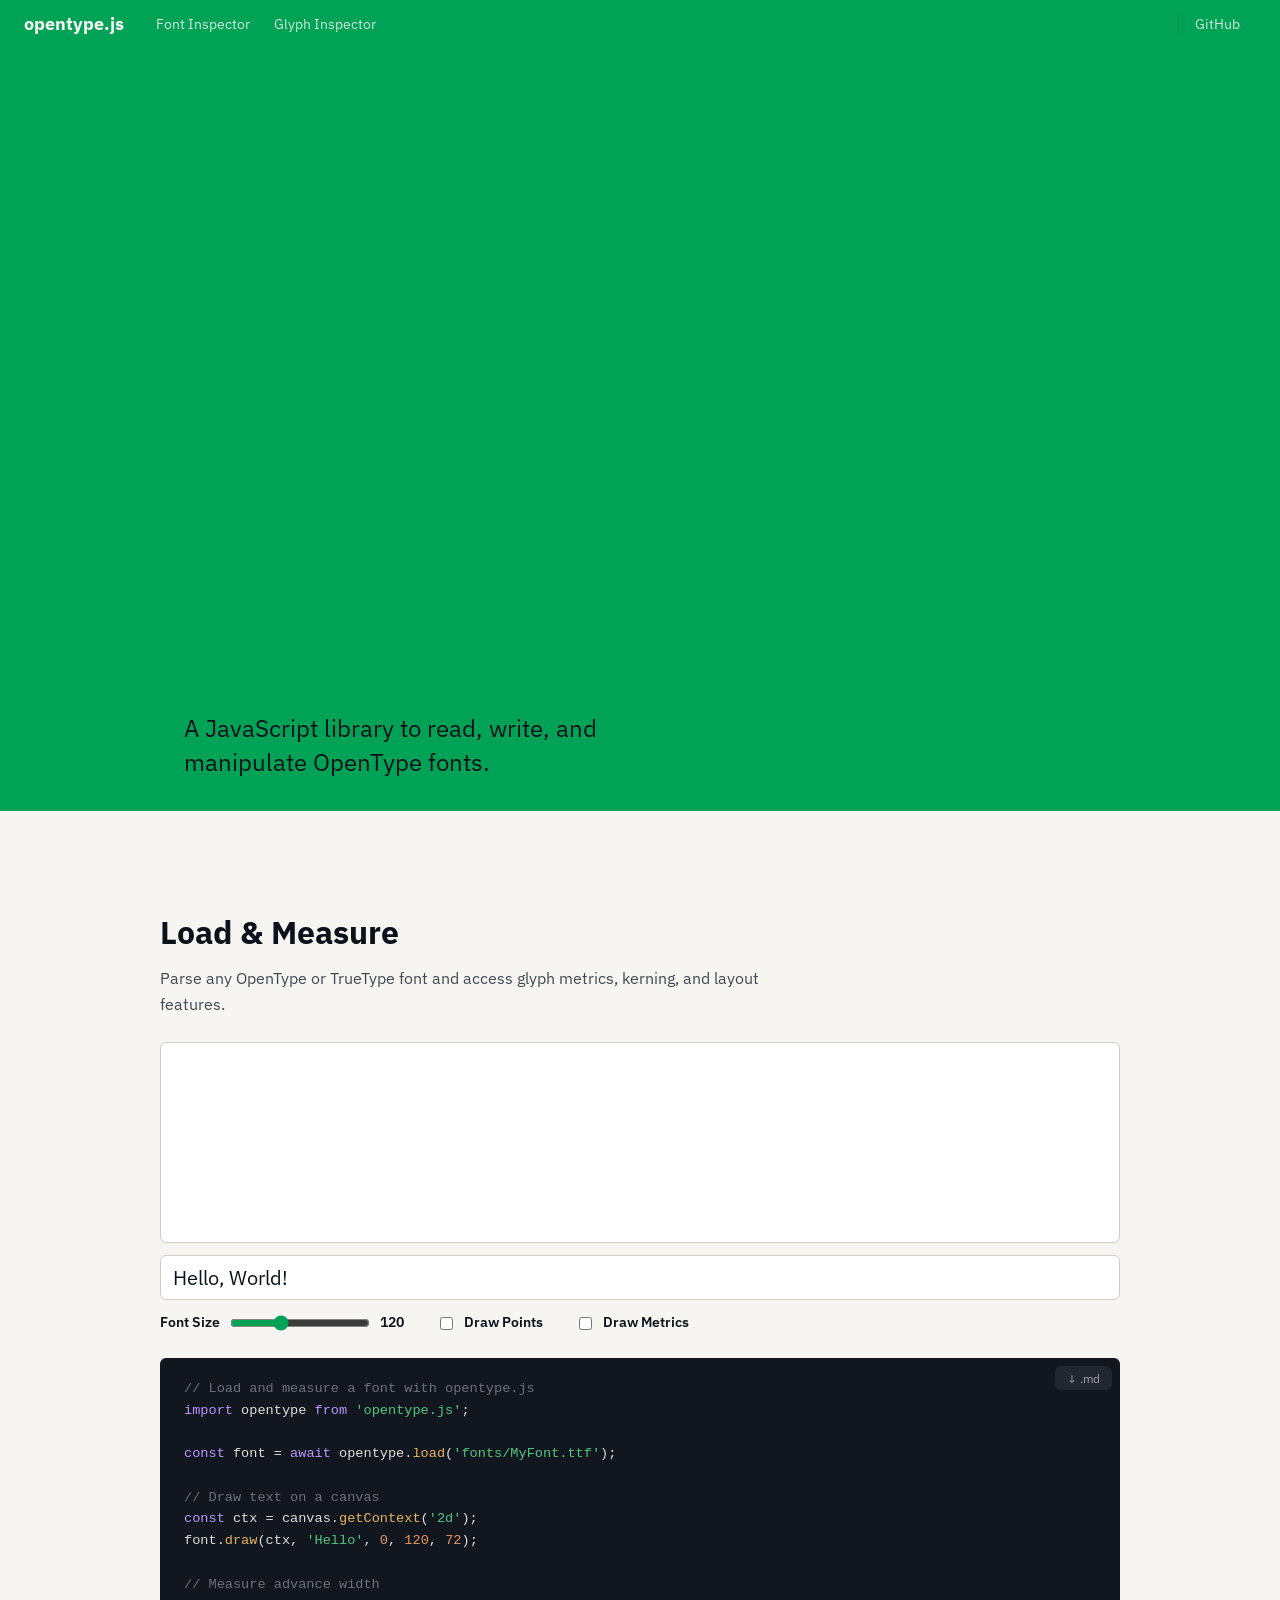
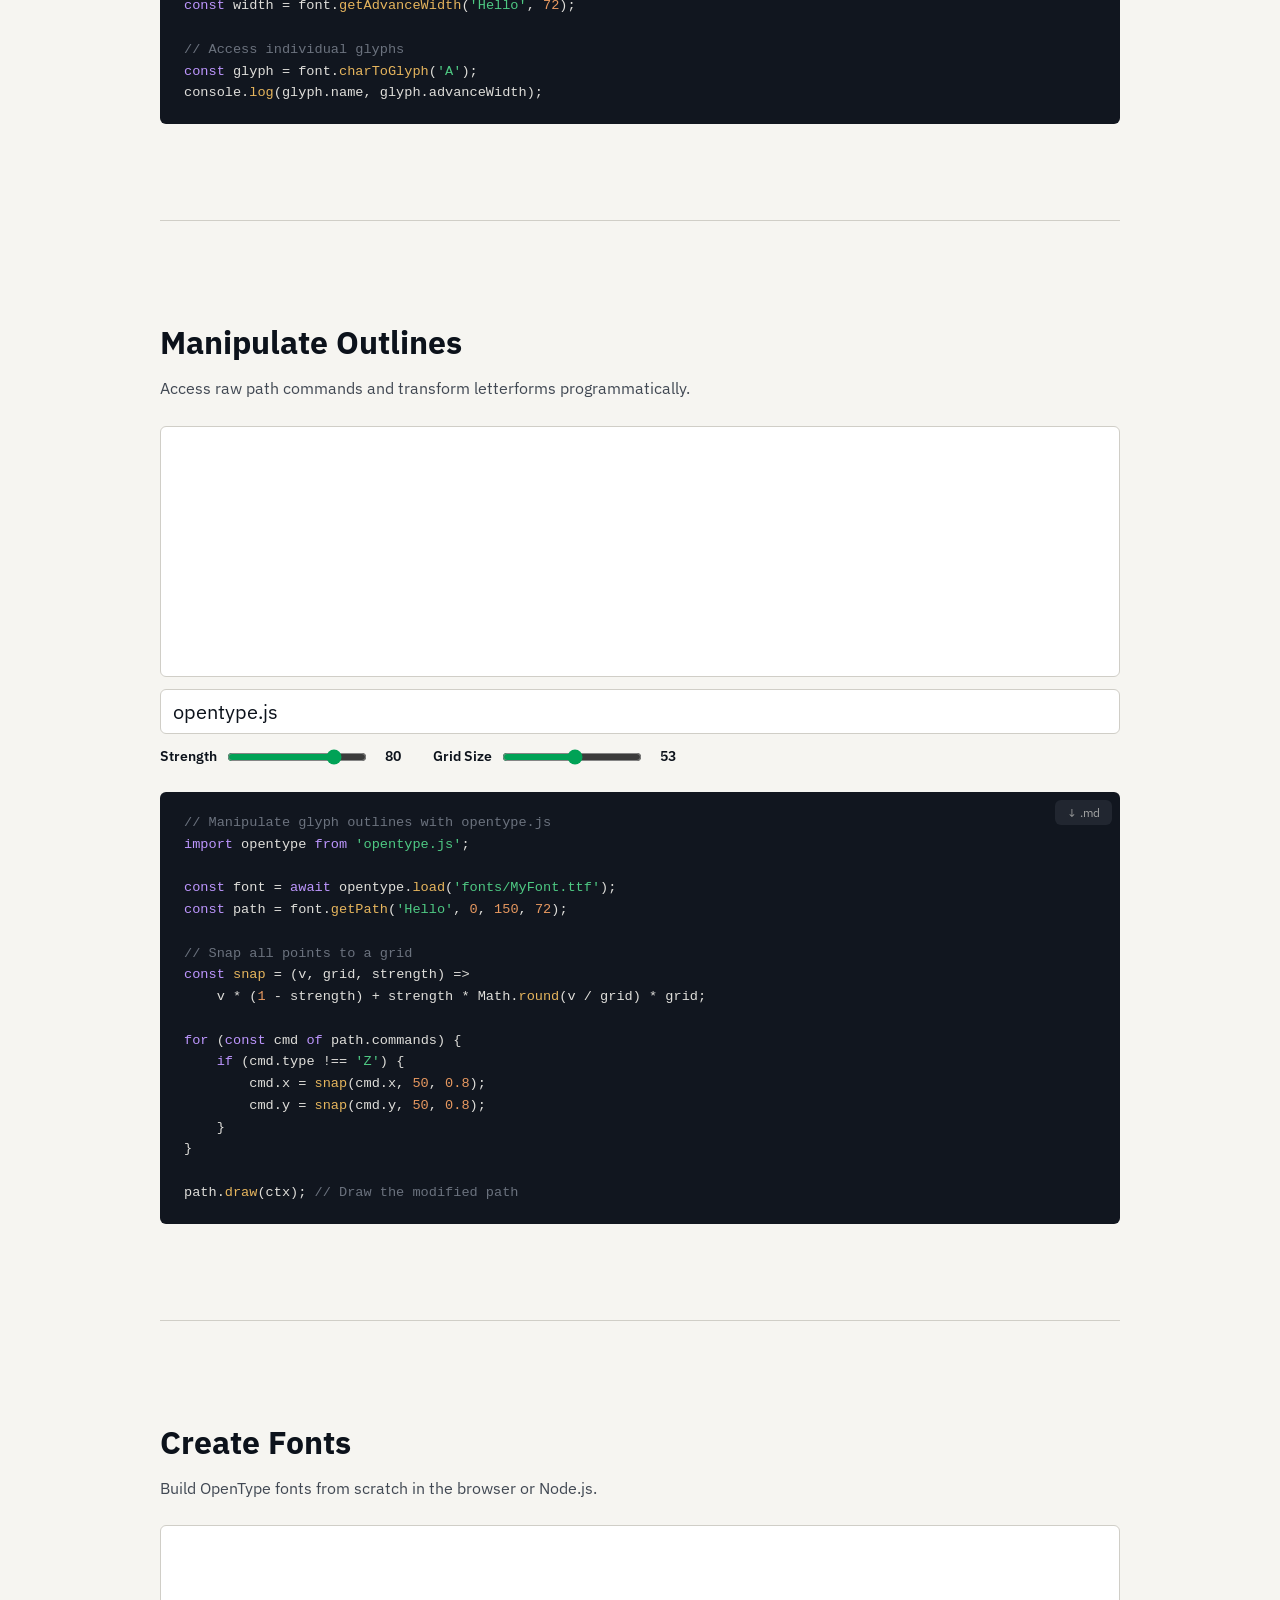
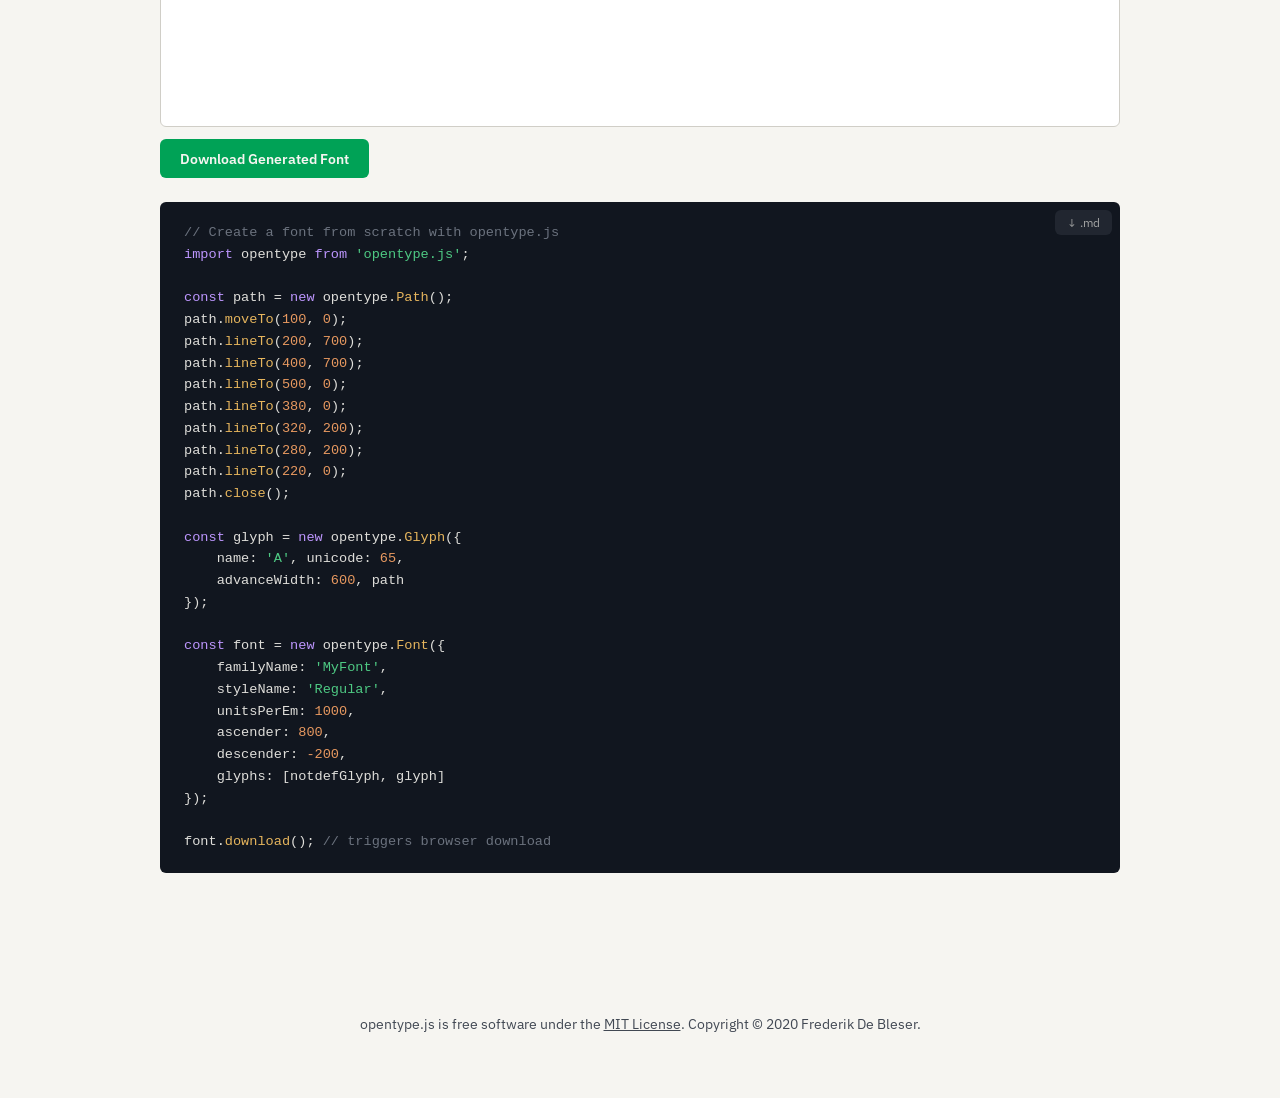
==== docs/index.html @ ab4171a9 "Redesign intro page as interactive type specimen Replace the basic font demo with a type-specimen-st" ====
<!DOCTYPE html>
<html lang="en">
<head>
    <title>opentype.js – JavaScript parser/writer for OpenType and TrueType fonts.</title>
    <meta name="description" content="A JavaScript library to read, write, and manipulate OpenType fonts from the browser or node.js.">
    <meta charset="utf-8">
    <meta name="viewport" content="width=device-width, initial-scale=1">
    <link rel="stylesheet" href="intro.css">
    <link rel="icon" href="favicon.ico">
</head>
<body>

<div class="header">
    <div class="container">
        <h1><a href="./">opentype.js</a></h1>
        <nav>
            <a href="font-inspector.html">Font Inspector</a>
            <a href="glyph-inspector.html">Glyph Inspector</a>
        </nav>
        <nav class="right">
            <a href="https://github.com/opentypejs/opentype.js">GitHub</a>
        </nav>
    </div>
</div>

<!-- Hero: Undulating Wave of Letterforms -->
<section class="hero">
    <canvas id="wave-canvas"></canvas>
    <div class="hero-tagline container">
        <p>A JavaScript library to read, write, and manipulate OpenType fonts.</p>
    </div>
</section>

<!-- Section 1: Load & Measure -->
<section class="section container" id="loading">
    <h2>Load &amp; Measure</h2>
    <p class="section-intro">Parse any OpenType or TrueType font and access glyph metrics, kerning, and layout features.</p>
    <div class="demo-area">
        <canvas id="measure-canvas" width="960" height="200"></canvas>
        <input class="text-input" value="Hello, World!" id="measure-text">
        <div class="demo-controls">
            <label>Font Size <input type="range" min="24" max="300" step="2" value="120" id="measure-size"><output id="measure-size-val">120</output></label>
            <label><input type="checkbox" id="draw-points"> Draw Points</label>
            <label><input type="checkbox" id="draw-metrics"> Draw Metrics</label>
        </div>
        <div class="measure-output" id="measure-output"></div>
    </div>
    <div class="code-block" data-filename="load-and-measure.md">
        <pre><code><span class="cm">// Load and measure a font with opentype.js</span>
<span class="kw">import</span> opentype <span class="kw">from</span> <span class="str">'opentype.js'</span>;

<span class="kw">const</span> font = <span class="kw">await</span> opentype.<span class="fn">load</span>(<span class="str">'fonts/MyFont.ttf'</span>);

<span class="cm">// Draw text on a canvas</span>
<span class="kw">const</span> ctx = canvas.<span class="fn">getContext</span>(<span class="str">'2d'</span>);
font.<span class="fn">draw</span>(ctx, <span class="str">'Hello'</span>, <span class="num">0</span>, <span class="num">120</span>, <span class="num">72</span>);

<span class="cm">// Measure advance width</span>
<span class="kw">const</span> width = font.<span class="fn">getAdvanceWidth</span>(<span class="str">'Hello'</span>, <span class="num">72</span>);

<span class="cm">// Access individual glyphs</span>
<span class="kw">const</span> glyph = font.<span class="fn">charToGlyph</span>(<span class="str">'A'</span>);
console.<span class="fn">log</span>(glyph.name, glyph.advanceWidth);</code></pre>
        <button class="download-btn" aria-label="Download as Markdown">↓ .md</button>
    </div>
</section>

<!-- Section 2: Manipulate Outlines -->
<section class="section container" id="manipulate">
    <h2>Manipulate Outlines</h2>
    <p class="section-intro">Access raw path commands and transform letterforms programmatically.</p>
    <div class="demo-area">
        <canvas id="snap-canvas" width="960" height="250"></canvas>
        <input class="text-input" value="opentype.js" id="snap-text">
        <div class="demo-controls">
            <label>Strength <input type="range" min="0" max="100" value="80" id="snap-strength"><output id="snap-strength-val">80</output></label>
            <label>Grid Size <input type="range" min="1" max="100" value="53" id="snap-distance"><output id="snap-distance-val">53</output></label>
        </div>
    </div>
    <div class="code-block" data-filename="manipulate-outlines.md">
        <pre><code><span class="cm">// Manipulate glyph outlines with opentype.js</span>
<span class="kw">import</span> opentype <span class="kw">from</span> <span class="str">'opentype.js'</span>;

<span class="kw">const</span> font = <span class="kw">await</span> opentype.<span class="fn">load</span>(<span class="str">'fonts/MyFont.ttf'</span>);
<span class="kw">const</span> path = font.<span class="fn">getPath</span>(<span class="str">'Hello'</span>, <span class="num">0</span>, <span class="num">150</span>, <span class="num">72</span>);

<span class="cm">// Snap all points to a grid</span>
<span class="kw">const</span> <span class="fn">snap</span> = (v, grid, strength) =>
    v * (<span class="num">1</span> - strength) + strength * Math.<span class="fn">round</span>(v / grid) * grid;

<span class="kw">for</span> (<span class="kw">const</span> cmd <span class="kw">of</span> path.commands) {
    <span class="kw">if</span> (cmd.type !== <span class="str">'Z'</span>) {
        cmd.x = <span class="fn">snap</span>(cmd.x, <span class="num">50</span>, <span class="num">0.8</span>);
        cmd.y = <span class="fn">snap</span>(cmd.y, <span class="num">50</span>, <span class="num">0.8</span>);
    }
}

path.<span class="fn">draw</span>(ctx); <span class="cm">// Draw the modified path</span></code></pre>
        <button class="download-btn" aria-label="Download as Markdown">↓ .md</button>
    </div>
</section>

<!-- Section 3: Create Fonts -->
<section class="section container" id="create">
    <h2>Create Fonts</h2>
    <p class="section-intro">Build OpenType fonts from scratch in the browser or Node.js.</p>
    <div class="demo-area">
        <canvas id="create-canvas" width="960" height="200"></canvas>
        <div style="margin-top: 0.75rem;">
            <a id="download-font" class="btn" download="generated.otf">Download Generated Font</a>
        </div>
    </div>
    <div class="code-block" data-filename="create-font.md">
        <pre><code><span class="cm">// Create a font from scratch with opentype.js</span>
<span class="kw">import</span> opentype <span class="kw">from</span> <span class="str">'opentype.js'</span>;

<span class="kw">const</span> path = <span class="kw">new</span> opentype.<span class="fn">Path</span>();
path.<span class="fn">moveTo</span>(<span class="num">100</span>, <span class="num">0</span>);
path.<span class="fn">lineTo</span>(<span class="num">200</span>, <span class="num">700</span>);
path.<span class="fn">lineTo</span>(<span class="num">400</span>, <span class="num">700</span>);
path.<span class="fn">lineTo</span>(<span class="num">500</span>, <span class="num">0</span>);
path.<span class="fn">lineTo</span>(<span class="num">380</span>, <span class="num">0</span>);
path.<span class="fn">lineTo</span>(<span class="num">320</span>, <span class="num">200</span>);
path.<span class="fn">lineTo</span>(<span class="num">280</span>, <span class="num">200</span>);
path.<span class="fn">lineTo</span>(<span class="num">220</span>, <span class="num">0</span>);
path.<span class="fn">close</span>();

<span class="kw">const</span> glyph = <span class="kw">new</span> opentype.<span class="fn">Glyph</span>({
    name: <span class="str">'A'</span>, unicode: <span class="num">65</span>,
    advanceWidth: <span class="num">600</span>, path
});

<span class="kw">const</span> font = <span class="kw">new</span> opentype.<span class="fn">Font</span>({
    familyName: <span class="str">'MyFont'</span>,
    styleName: <span class="str">'Regular'</span>,
    unitsPerEm: <span class="num">1000</span>,
    ascender: <span class="num">800</span>,
    descender: <span class="num">-200</span>,
    glyphs: [notdefGlyph, glyph]
});

font.<span class="fn">download</span>(); <span class="cm">// triggers browser download</span></code></pre>
        <button class="download-btn" aria-label="Download as Markdown">↓ .md</button>
    </div>
</section>

<footer class="footer container">
    <p>
        opentype.js is free software under the <a href="https://github.com/opentypejs/opentype.js/blob/master/LICENSE">MIT License</a>.
        Copyright &copy; 2020 Frederik De Bleser.
    </p>
</footer>

<script type="module">
import * as opentype from "/dist/opentype.mjs";

// ── Utilities ──────────────────────────────────────────────

function enableHighDPI(canvas) {
    const dpr = window.devicePixelRatio || 1;
    if (dpr === 1) return;
    const w = canvas.width, h = canvas.height;
    canvas.width = w * dpr;
    canvas.height = h * dpr;
    canvas.style.width = w + 'px';
    canvas.style.height = h + 'px';
    canvas.getContext('2d').scale(dpr, dpr);
}

// Resolved sRGB color for canvas (OKLCH not universally supported in canvas)
const GREEN = '#3a9a5c';
const TEXT_COLOR = '#1a1a2a';

// ── Load Font ──────────────────────────────────────────────

const response = await fetch('fonts/IBMPlexSans.ttf');
const buffer = await response.arrayBuffer();
const font = opentype.parse(buffer);

// ── Seeded PRNG (mulberry32) ───────────────────────────────

function mulberry32(seed) {
    return function() {
        seed |= 0; seed = seed + 0x6D2B79F5 | 0;
        let t = Math.imul(seed ^ seed >>> 15, 1 | seed);
        t = t + Math.imul(t ^ t >>> 7, 61 | t) ^ t;
        return ((t ^ t >>> 14) >>> 0) / 4294967296;
    };
}

// ── Wave Hero ──────────────────────────────────────────────
//
// "OpenType.js" repeated in a grid with per-character weight waves
// flowing diagonally. Rows shift with horizontal wave displacement.
// Hovering over characters toggles between original and mutated glyphs.

(function initWaveHero() {
    const canvas = document.getElementById('wave-canvas');
    const ctx = canvas.getContext('2d');

    const BASE_TEXT = 'OpenType.js ';
    const WGHT_MIN = 100, WGHT_MAX = 700;
    const SEED = 42;
    const rng = mulberry32(SEED);

    // Collect printable glyphs with their advance widths for width-matched mutations
    const glyphData = [];
    for (let i = 0; i < font.glyphs.length; i++) {
        const g = font.glyphs.get(i);
        if (g.unicode && g.unicode >= 33 && g.advanceWidth > 0) {
            glyphData.push({ char: String.fromCodePoint(g.unicode), aw: g.advanceWidth });
        }
    }

    // Sort by advance width for efficient width-matched lookup
    glyphData.sort((a, b) => a.aw - b.aw);
    const glyphAWs = glyphData.map(g => g.aw);

    // Find a random glyph with similar advance width (within 20% tolerance)
    function widthMatchedGlyph(originalChar) {
        const origGlyph = font.charToGlyph(originalChar);
        const targetAW = origGlyph.advanceWidth;
        const tolerance = targetAW * 0.2;

        let lo = 0, hi = glyphAWs.length - 1;
        while (lo < hi) {
            const mid = (lo + hi) >> 1;
            if (glyphAWs[mid] < targetAW - tolerance) lo = mid + 1;
            else hi = mid;
        }
        const start = lo;
        hi = glyphAWs.length - 1;
        while (lo < hi) {
            const mid = (lo + hi + 1) >> 1;
            if (glyphAWs[mid] > targetAW + tolerance) hi = mid - 1;
            else lo = mid;
        }
        const end = hi;

        if (start > end) return glyphData[Math.floor(rng() * glyphData.length)].char;
        return glyphData[start + Math.floor(rng() * (end - start + 1))].char;
    }

    const COLS = BASE_TEXT.length;
    const REPEATS = 8;
    const TOTAL_COLS = COLS * REPEATS;
    const ROW_COUNT = 12;

    // Two-state grid: each cell has an original char and a mutated alternative.
    // `showMutated[row][col]` toggles which one is displayed.
    const origGrid = [];
    const altGrid = [];
    const showMutated = [];
    for (let r = 0; r < ROW_COUNT; r++) {
        const origRow = [], altRow = [], stateRow = [];
        for (let c = 0; c < TOTAL_COLS; c++) {
            const ch = BASE_TEXT[c % COLS];
            origRow.push(ch);
            altRow.push(widthMatchedGlyph(ch));
            stateRow.push(false);
        }
        origGrid.push(origRow);
        altGrid.push(altRow);
        showMutated.push(stateRow);
    }

    let width, height, dpr;
    let mouseX = -1, mouseY = -1;
    let charPositions = [];
    // Track which cells the cursor has already toggled this hover pass
    // Reset when mouse leaves and re-enters, or when a cell leaves the cursor radius
    const recentlyToggled = new Set();

    // Cached layout values — only recomputed on resize
    let cachedFontSize = 0;
    let cachedColAdvances = [];
    let cachedWordWidth = 0;
    let cachedRowHeight = 0;

    function recomputeLayout() {
        cachedRowHeight = height / ROW_COUNT;
        cachedFontSize = cachedRowHeight * 0.88;
        const midOpts = { variation: { wght: 400 } };
        cachedColAdvances = [];
        for (let c = 0; c < COLS; c++) {
            cachedColAdvances.push(font.getAdvanceWidth(BASE_TEXT[c], cachedFontSize, midOpts));
        }
        cachedWordWidth = cachedColAdvances.reduce((a, b) => a + b, 0);
    }

    function resize() {
        dpr = window.devicePixelRatio || 1;
        canvas.style.width = '100%';
        width = canvas.clientWidth;
        height = Math.min(width * 0.65, 620);
        canvas.width = width * dpr;
        canvas.height = height * dpr;
        canvas.style.width = width + 'px';
        canvas.style.height = height + 'px';
        recomputeLayout();
    }

    canvas.addEventListener('mousemove', (e) => {
        const rect = canvas.getBoundingClientRect();
        mouseX = e.clientX - rect.left;
        mouseY = e.clientY - rect.top;
    });
    canvas.addEventListener('mouseleave', () => {
        mouseX = -1; mouseY = -1;
        recentlyToggled.clear();
    });

    new ResizeObserver(resize).observe(canvas.parentElement);
    resize();

    function draw(time) {
        const t = time / 1000;

        const fontSize = cachedFontSize;
        const colAdvances = cachedColAdvances;
        const wordWidth = cachedWordWidth;
        const rowHeight = cachedRowHeight;

        // Toggle characters under the cursor (with debounce)
        if (mouseX >= 0 && mouseY >= 0) {
            const currentHover = new Set();
            for (const pos of charPositions) {
                const dx = mouseX - (pos.x + pos.w / 2);
                const dy = mouseY - (pos.y + pos.h / 2);
                const dist = Math.sqrt(dx * dx + dy * dy);
                const key = pos.row * TOTAL_COLS + pos.col;
                if (dist < pos.h * 0.45) {
                    currentHover.add(key);
                    if (!recentlyToggled.has(key)) {
                        // New cell entered cursor — toggle it
                        showMutated[pos.row][pos.col] = !showMutated[pos.row][pos.col];
                        recentlyToggled.add(key);
                    }
                }
            }
            // Cells that left the cursor radius can be toggled again next time
            for (const key of recentlyToggled) {
                if (!currentHover.has(key)) recentlyToggled.delete(key);
            }
        }

        ctx.save();
        ctx.scale(dpr, dpr);
        ctx.clearRect(0, 0, width, height);

        const newPositions = [];

        for (let row = 0; row < ROW_COUNT; row++) {
            const baseY = rowHeight * (row + 0.78);

            // Horizontal wave displacement per row
            const waveAmplitude = fontSize * 1.5;
            const waveOffset = waveAmplitude * Math.sin(row * 0.5 + t * 0.4);

            let x = waveOffset - wordWidth * 2;

            for (let c = 0; c < TOTAL_COLS; c++) {
                const ch = showMutated[row][c] ? altGrid[row][c] : origGrid[row][c];
                const colIdx = c % COLS;
                const colAdv = colAdvances[colIdx];

                // Weight wave based on grid position (not screen position)
                // This prevents jitter: weight is stable for a given cell
                const gridX = c * (wordWidth / COLS);
                const wavePhase = gridX * 0.003 + row * 0.6 + t * 1.0;
                let wght = WGHT_MIN + (WGHT_MAX - WGHT_MIN) * (Math.sin(wavePhase) * 0.5 + 0.5);

                // Mouse proximity: push weight toward bold near cursor
                const drawX = x;
                if (mouseX >= 0) {
                    const charApproxY = baseY - fontSize * 0.35;
                    const dx2 = (drawX + colAdv / 2) - mouseX;
                    const dy2 = charApproxY - mouseY;
                    const dist = Math.sqrt(dx2 * dx2 + dy2 * dy2);
                    const influence = Math.max(0, 1 - dist / 160);
                    wght = wght + (WGHT_MAX - wght) * influence * 0.85;
                }

                wght = Math.round(Math.min(WGHT_MAX, Math.max(WGHT_MIN, wght)));

                if (drawX > width + fontSize) break;

                if (drawX + colAdv > -fontSize) {
                    const opts = { variation: { wght } };
                    const path = font.getPath(ch, drawX, baseY, fontSize, opts);
                    ctx.fillStyle = TEXT_COLOR;
                    path.fill = TEXT_COLOR;
                    path.draw(ctx);

                    // Store position for hover hit-testing
                    if (drawX >= -colAdv && drawX < width + colAdv) {
                        newPositions.push({
                            row, col: c,
                            x: drawX, y: baseY - fontSize * 0.8,
                            w: colAdv, h: fontSize
                        });
                    }
                }

                x += colAdv;
            }
        }

        charPositions = newPositions;

        ctx.restore();
        requestAnimationFrame(draw);
    }

    requestAnimationFrame(draw);
})();

// ── Load & Measure Demo ────────────────────────────────────

(function initMeasureDemo() {
    const canvas = document.getElementById('measure-canvas');
    const ctx = canvas.getContext('2d');
    enableHighDPI(canvas);

    const textInput = document.getElementById('measure-text');
    const sizeInput = document.getElementById('measure-size');
    const sizeVal = document.getElementById('measure-size-val');
    const pointsCheck = document.getElementById('draw-points');
    const metricsCheck = document.getElementById('draw-metrics');
    const output = document.getElementById('measure-output');

    function render() {
        const text = textInput.value || 'Hello, World!';
        const fontSize = +sizeInput.value;
        sizeVal.textContent = fontSize;

        ctx.clearRect(0, 0, 960, 200);
        const x = 10, y = 150;
        font.draw(ctx, text, x, y, fontSize);

        if (pointsCheck.checked) {
            font.drawPoints(ctx, text, x, y, fontSize);
        }
        if (metricsCheck.checked) {
            font.drawMetrics(ctx, text, x, y, fontSize);
        }

        const advanceWidth = font.getAdvanceWidth(text, fontSize);
        const bbox = font.getPath(text, x, y, fontSize).getBoundingBox();
        output.textContent =
            `Advance width: ${advanceWidth.toFixed(1)}px` +
            `  ·  Bounding box: ${(bbox.x2 - bbox.x1).toFixed(1)} × ${(bbox.y2 - bbox.y1).toFixed(1)}px`;
    }

    textInput.addEventListener('input', render);
    sizeInput.addEventListener('input', render);
    pointsCheck.addEventListener('change', render);
    metricsCheck.addEventListener('change', render);
    render();
})();

// ── Manipulate Outlines Demo ───────────────────────────────

(function initSnapDemo() {
    const canvas = document.getElementById('snap-canvas');
    const ctx = canvas.getContext('2d');
    enableHighDPI(canvas);

    const textInput = document.getElementById('snap-text');
    const strengthInput = document.getElementById('snap-strength');
    const strengthVal = document.getElementById('snap-strength-val');
    const distanceInput = document.getElementById('snap-distance');
    const distanceVal = document.getElementById('snap-distance-val');

    function doSnap(path) {
        const layers = path._layers;
        if (layers && layers.length) {
            for (let l = 0; l < layers.length; l++) doSnap(layers[l]);
            return;
        }
        const snap = (v, distance, strength) =>
            v * (1 - strength) + strength * Math.round(v / distance) * distance;
        const strength = +strengthInput.value / 100;
        const distance = +distanceInput.value;
        for (const cmd of path.commands) {
            if (cmd.type !== 'Z') {
                cmd.x = snap(cmd.x, distance, strength);
                cmd.y = snap(cmd.y, distance, strength);
            }
            if (cmd.type === 'Q' || cmd.type === 'C') {
                cmd.x1 = snap(cmd.x1, distance, strength);
                cmd.y1 = snap(cmd.y1, distance, strength);
            }
            if (cmd.type === 'C') {
                cmd.x2 = snap(cmd.x2, distance, strength);
                cmd.y2 = snap(cmd.y2, distance, strength);
            }
        }
    }

    function render() {
        const text = textInput.value || 'opentype.js';
        strengthVal.textContent = strengthInput.value;
        distanceVal.textContent = distanceInput.value;

        ctx.clearRect(0, 0, 960, 250);
        const path = font.getPath(text, 10, 180, 140);
        doSnap(path);
        path.draw(ctx);
    }

    textInput.addEventListener('input', render);
    strengthInput.addEventListener('input', render);
    distanceInput.addEventListener('input', render);
    render();
})();

// ── Create Font Demo ───────────────────────────────────────

(function initCreateDemo() {
    const canvas = document.getElementById('create-canvas');
    const ctx = canvas.getContext('2d');
    enableHighDPI(canvas);

    // .notdef glyph
    const notdefPath = new opentype.Path();
    notdefPath.moveTo(100, 0);
    notdefPath.lineTo(100, 700);
    notdefPath.lineTo(600, 700);
    notdefPath.lineTo(600, 0);
    notdefPath.close();
    notdefPath.moveTo(200, 100);
    notdefPath.lineTo(500, 100);
    notdefPath.lineTo(500, 600);
    notdefPath.lineTo(200, 600);
    notdefPath.close();
    const notdefGlyph = new opentype.Glyph({
        name: '.notdef', unicode: 0, advanceWidth: 650, path: notdefPath
    });

    // Letter A — triangle with crossbar
    const aPath = new opentype.Path();
    aPath.moveTo(0, 0);
    aPath.lineTo(200, 700);
    aPath.lineTo(400, 700);
    aPath.lineTo(600, 0);
    aPath.lineTo(480, 0);
    aPath.lineTo(410, 230);
    aPath.lineTo(190, 230);
    aPath.lineTo(120, 0);
    aPath.close();
    aPath.moveTo(230, 330);
    aPath.lineTo(370, 330);
    aPath.lineTo(300, 580);
    aPath.close();
    const aGlyph = new opentype.Glyph({
        name: 'A', unicode: 65, advanceWidth: 600, path: aPath
    });

    // Letter B — two bumps
    const bPath = new opentype.Path();
    bPath.moveTo(80, 0);
    bPath.lineTo(80, 700);
    bPath.lineTo(380, 700);
    bPath.quadraticCurveTo(550, 700, 550, 550);
    bPath.quadraticCurveTo(550, 400, 380, 380);
    bPath.lineTo(400, 380);
    bPath.quadraticCurveTo(580, 380, 580, 200);
    bPath.quadraticCurveTo(580, 0, 400, 0);
    bPath.close();
    bPath.moveTo(200, 400);
    bPath.lineTo(360, 400);
    bPath.quadraticCurveTo(440, 400, 440, 540);
    bPath.quadraticCurveTo(440, 620, 360, 620);
    bPath.lineTo(200, 620);
    bPath.close();
    bPath.moveTo(200, 80);
    bPath.lineTo(380, 80);
    bPath.quadraticCurveTo(460, 80, 460, 200);
    bPath.quadraticCurveTo(460, 300, 380, 300);
    bPath.lineTo(200, 300);
    bPath.close();
    const bGlyph = new opentype.Glyph({
        name: 'B', unicode: 66, advanceWidth: 620, path: bPath
    });

    // Space glyph
    const spaceGlyph = new opentype.Glyph({
        name: 'space', unicode: 32, advanceWidth: 300, path: new opentype.Path()
    });

    const createdFont = new opentype.Font({
        familyName: 'OpenTypeSans',
        styleName: 'Regular',
        unitsPerEm: 1000,
        ascender: 800,
        descender: -200,
        glyphs: [notdefGlyph, spaceGlyph, aGlyph, bGlyph]
    });

    // Parse it back to prove the round-trip
    const roundTripped = opentype.parse(createdFont.toArrayBuffer());

    // Draw the glyphs (skip .notdef and space)
    const fontSize = 120;
    let x = 30;
    const y = 155;
    for (let i = 0; i < roundTripped.glyphs.length; i++) {
        const glyph = roundTripped.glyphs.get(i);
        if (!glyph.unicode || glyph.unicode === 32) continue;
        const glyphPath = glyph.getPath(x, y, fontSize, {}, roundTripped);
        glyphPath.draw(ctx);
        glyph.drawMetrics(ctx, x, y, fontSize);
        const scale = 1 / roundTripped.unitsPerEm * fontSize;
        x += glyph.advanceWidth * scale + 30;
    }

    // Download link
    const downloadLink = document.getElementById('download-font');
    const blob = new Blob([createdFont.toArrayBuffer()], { type: 'font/otf' });
    downloadLink.href = URL.createObjectURL(blob);
})();

// ── Code Download Buttons ──────────────────────────────────

document.querySelectorAll('.code-block .download-btn').forEach(btn => {
    btn.addEventListener('click', () => {
        const block = btn.closest('.code-block');
        const code = block.querySelector('code').textContent;
        const filename = block.dataset.filename;
        const title = filename.replace(/-/g, ' ').replace('.md', '');
        const md = `# ${title}\n\n\`\`\`js\n${code}\n\`\`\`\n`;
        const blob = new Blob([md], { type: 'text/markdown' });
        const a = document.createElement('a');
        a.href = URL.createObjectURL(blob);
        a.download = filename;
        a.click();
    });
});

</script>
</body>
</html>
---- docs/intro.css ----
/* ============================================================
   opentype.js — Intro Page Styles
   ============================================================ */

/* --- Custom Properties --- */
:root {
    --green: oklch(0.62 0.17 155);
    --green-hover: oklch(0.55 0.17 155);
    --bg: oklch(0.97 0.005 90);
    --text: oklch(0.18 0.02 260);
    --text-secondary: oklch(0.40 0.02 260);
    --code-bg: oklch(0.20 0.02 260);
    --code-text: oklch(0.90 0.005 90);
    --surface: oklch(0.94 0.008 90);
    --border: oklch(0.85 0.01 90);
    --font-body: 'IBM Plex Sans', system-ui, sans-serif;
    --font-mono: ui-monospace, 'SF Mono', 'Cascadia Code', monospace;
    --container: 960px;
    --section-gap: clamp(3rem, 8vw, 6rem);
    --radius: 6px;
}

/* --- Font Face --- */
@font-face {
    font-family: 'IBM Plex Sans';
    src: url('fonts/IBMPlexSans.woff2') format('woff2');
    font-display: swap;
}

/* --- Reset & Base --- */
*, *::before, *::after { box-sizing: border-box; }

html {
    background: var(--green);
}

body {
    font-family: var(--font-body);
    font-size: 16px;
    line-height: 1.6;
    color: var(--text);
    background: var(--bg);
    margin: 0;
    padding: 0;
}

a { color: var(--green); text-decoration: none; }
a:hover { color: var(--green-hover); }

/* --- Layout --- */
.container {
    max-width: var(--container);
    margin: 0 auto;
    padding: 0 1.5rem;
}

/* --- Header --- */
.header {
    background: var(--green);
    color: var(--bg);
    height: 48px;
}

.header .container {
    max-width: 100%;
    padding: 0 1.5rem;
    display: flex;
    align-items: center;
    height: 48px;
    gap: 0;
}

.header h1 {
    margin: 0 1.5rem 0 0;
    font-size: 18px;
    font-weight: 700;
}

.header h1 a { color: var(--bg); }

.header nav {
    display: flex;
    align-items: center;
}

.header nav a {
    padding: 0 0.5rem;
    margin-right: 0.5rem;
    color: var(--bg);
    opacity: 0.85;
    font-size: 14px;
}
.header nav a:hover { opacity: 1; color: var(--bg); }

.header nav.right {
    margin-left: auto;
}

.header nav.right a {
    border-left: 1px solid oklch(0.55 0.12 155);
    margin: 0;
    padding: 0 1rem;
}

/* --- Hero --- */
.hero {
    background: var(--green);
    padding: 0;
    position: relative;
    overflow: hidden;
}

.hero canvas {
    display: block;
    width: 100%;
    height: auto;
}

.hero-tagline {
    position: relative;
    z-index: 1;
    padding: 1.5rem 1.5rem 2rem;
}

.hero-tagline p {
    font-size: clamp(1.1rem, 2.5vw, 1.5rem);
    color: var(--text);
    margin: 0;
    max-width: 36ch;
    line-height: 1.4;
}

/* --- Sections --- */
.section {
    padding: var(--section-gap) 0;
    border-bottom: 1px solid var(--border);
}

.section:last-of-type { border-bottom: none; }

.section h2 {
    font-size: clamp(1.5rem, 3vw, 2rem);
    margin: 0 0 0.5rem;
    font-weight: 700;
}

.section-intro {
    color: var(--text-secondary);
    margin: 0 0 1.5rem;
    max-width: 60ch;
}

/* --- Demo Areas --- */
.demo-area {
    margin-bottom: 1.5rem;
}

.demo-area canvas {
    display: block;
    width: 100%;
    height: auto;
    border: 1px solid var(--border);
    border-radius: var(--radius);
    background: white;
    margin-bottom: 0.75rem;
}

.text-input {
    font-family: var(--font-body);
    font-size: 1.25rem;
    padding: 0.5rem 0.75rem;
    width: 100%;
    border: 1px solid var(--border);
    border-radius: var(--radius);
    background: white;
    color: var(--text);
    outline: none;
}
.text-input:focus { border-color: var(--green); }

.demo-controls {
    display: flex;
    flex-wrap: wrap;
    gap: 1rem 2rem;
    margin-top: 0.75rem;
}

.demo-controls label {
    font-size: 0.85rem;
    font-weight: 600;
    display: flex;
    align-items: center;
    gap: 0.5rem;
}

.demo-controls input[type="range"] {
    accent-color: var(--green);
    width: 140px;
}

.demo-controls output {
    min-width: 3ch;
    text-align: right;
    font-variant-numeric: tabular-nums;
}

.measure-output {
    font-family: var(--font-mono);
    font-size: 0.85rem;
    color: var(--text-secondary);
    margin-top: 0.5rem;
}

/* --- Code Blocks --- */
.code-block {
    position: relative;
    background: var(--code-bg);
    border-radius: var(--radius);
    overflow: hidden;
}

.code-block pre {
    margin: 0;
    padding: 1.25rem 1.5rem;
    overflow-x: auto;
    font-family: var(--font-mono);
    font-size: 0.85rem;
    line-height: 1.6;
    color: var(--code-text);
    -webkit-text-size-adjust: none;
}

.code-block .download-btn {
    position: absolute;
    top: 0.5rem;
    right: 0.5rem;
    background: oklch(0.30 0.02 260);
    color: var(--code-text);
    border: none;
    border-radius: var(--radius);
    padding: 0.3rem 0.75rem;
    font-size: 0.75rem;
    font-family: var(--font-body);
    cursor: pointer;
    opacity: 0.7;
    transition: opacity 0.15s;
}
.code-block .download-btn:hover { opacity: 1; }

/* Syntax highlighting (minimal) */
.code-block .kw { color: oklch(0.75 0.15 300); }  /* keywords */
.code-block .str { color: oklch(0.75 0.15 155); }  /* strings */
.code-block .cm { color: oklch(0.55 0.02 260); }   /* comments */
.code-block .fn { color: oklch(0.80 0.12 80); }    /* function names */
.code-block .num { color: oklch(0.75 0.12 55); }   /* numbers */

/* --- Buttons --- */
.btn {
    display: inline-block;
    background: var(--green);
    color: var(--bg);
    padding: 0.5rem 1.25rem;
    border-radius: var(--radius);
    font-weight: 600;
    font-size: 0.9rem;
    border: none;
    cursor: pointer;
    transition: background 0.15s;
}
.btn:hover { background: var(--green-hover); color: var(--bg); }

/* --- Footer --- */
.footer {
    padding: 2rem 0 3rem;
    text-align: center;
    color: var(--text-secondary);
    font-size: 0.85rem;
}

.footer a { color: var(--text-secondary); text-decoration: underline; }
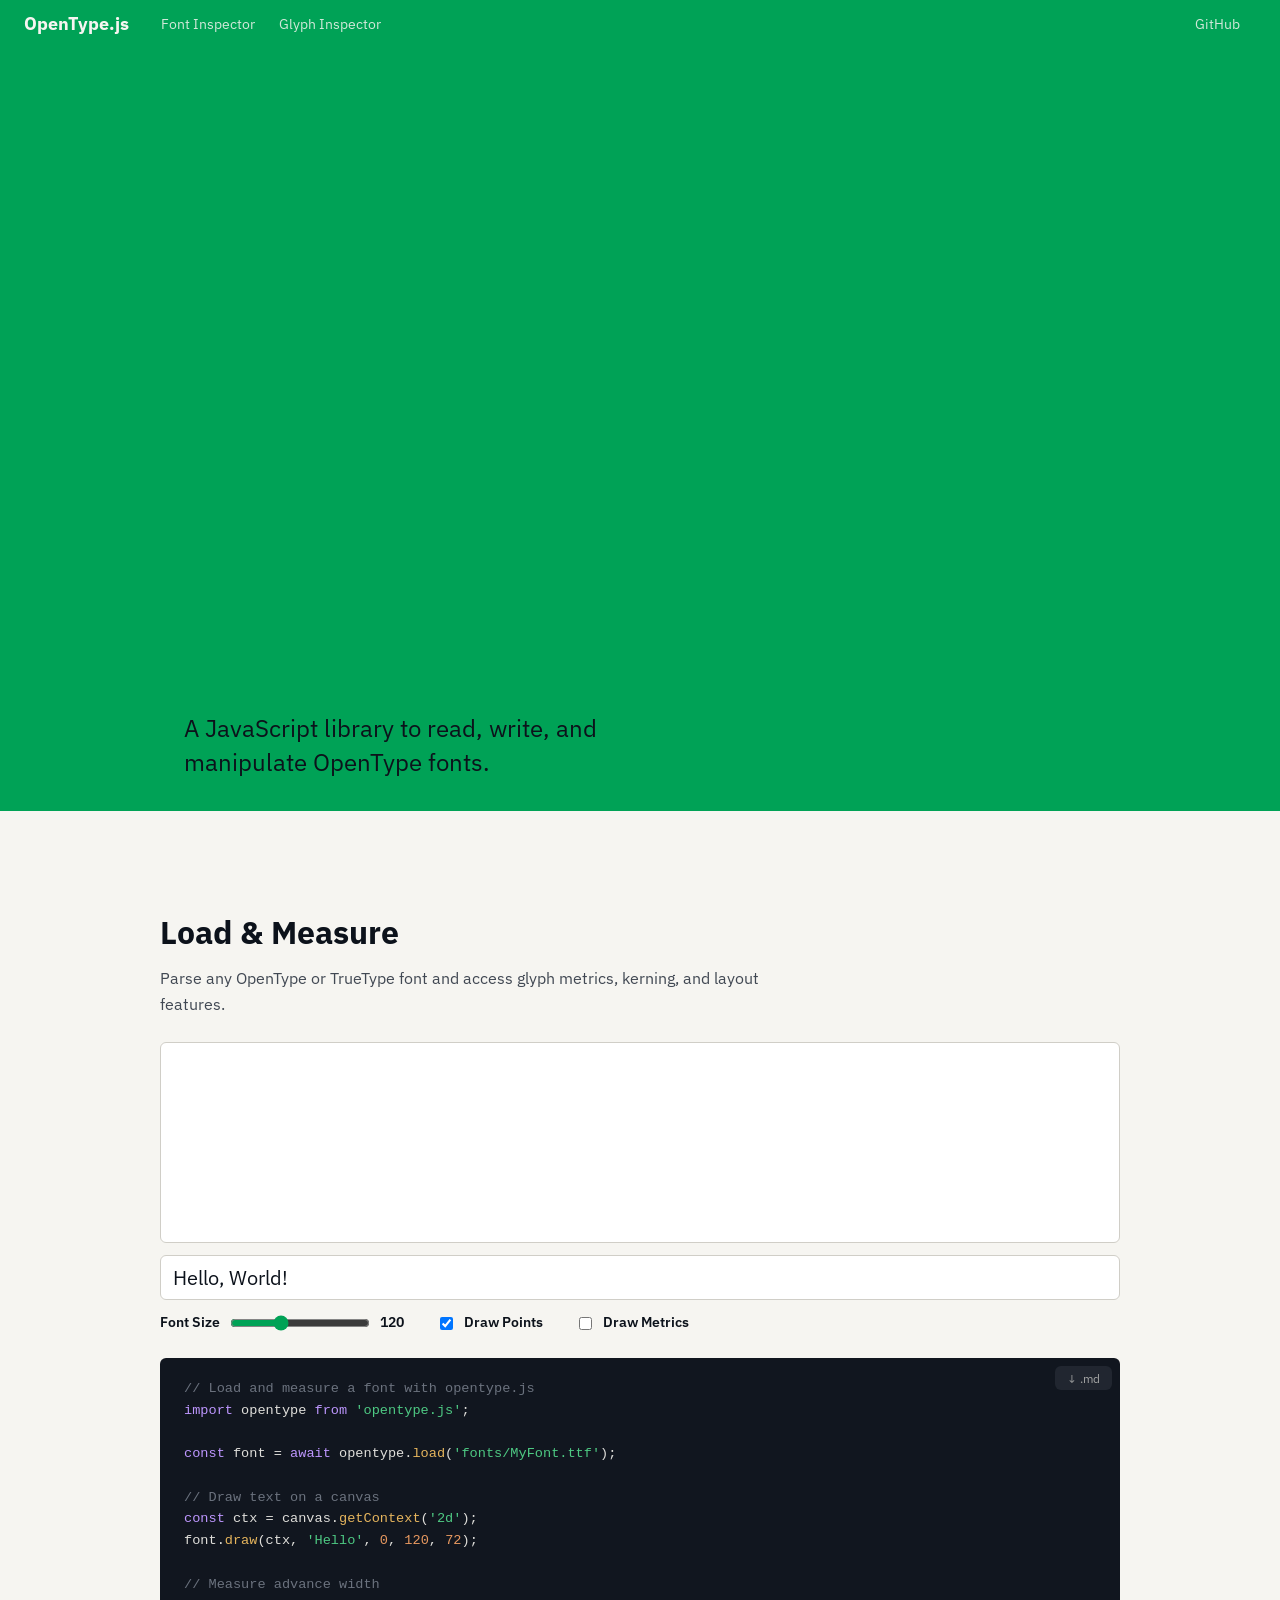
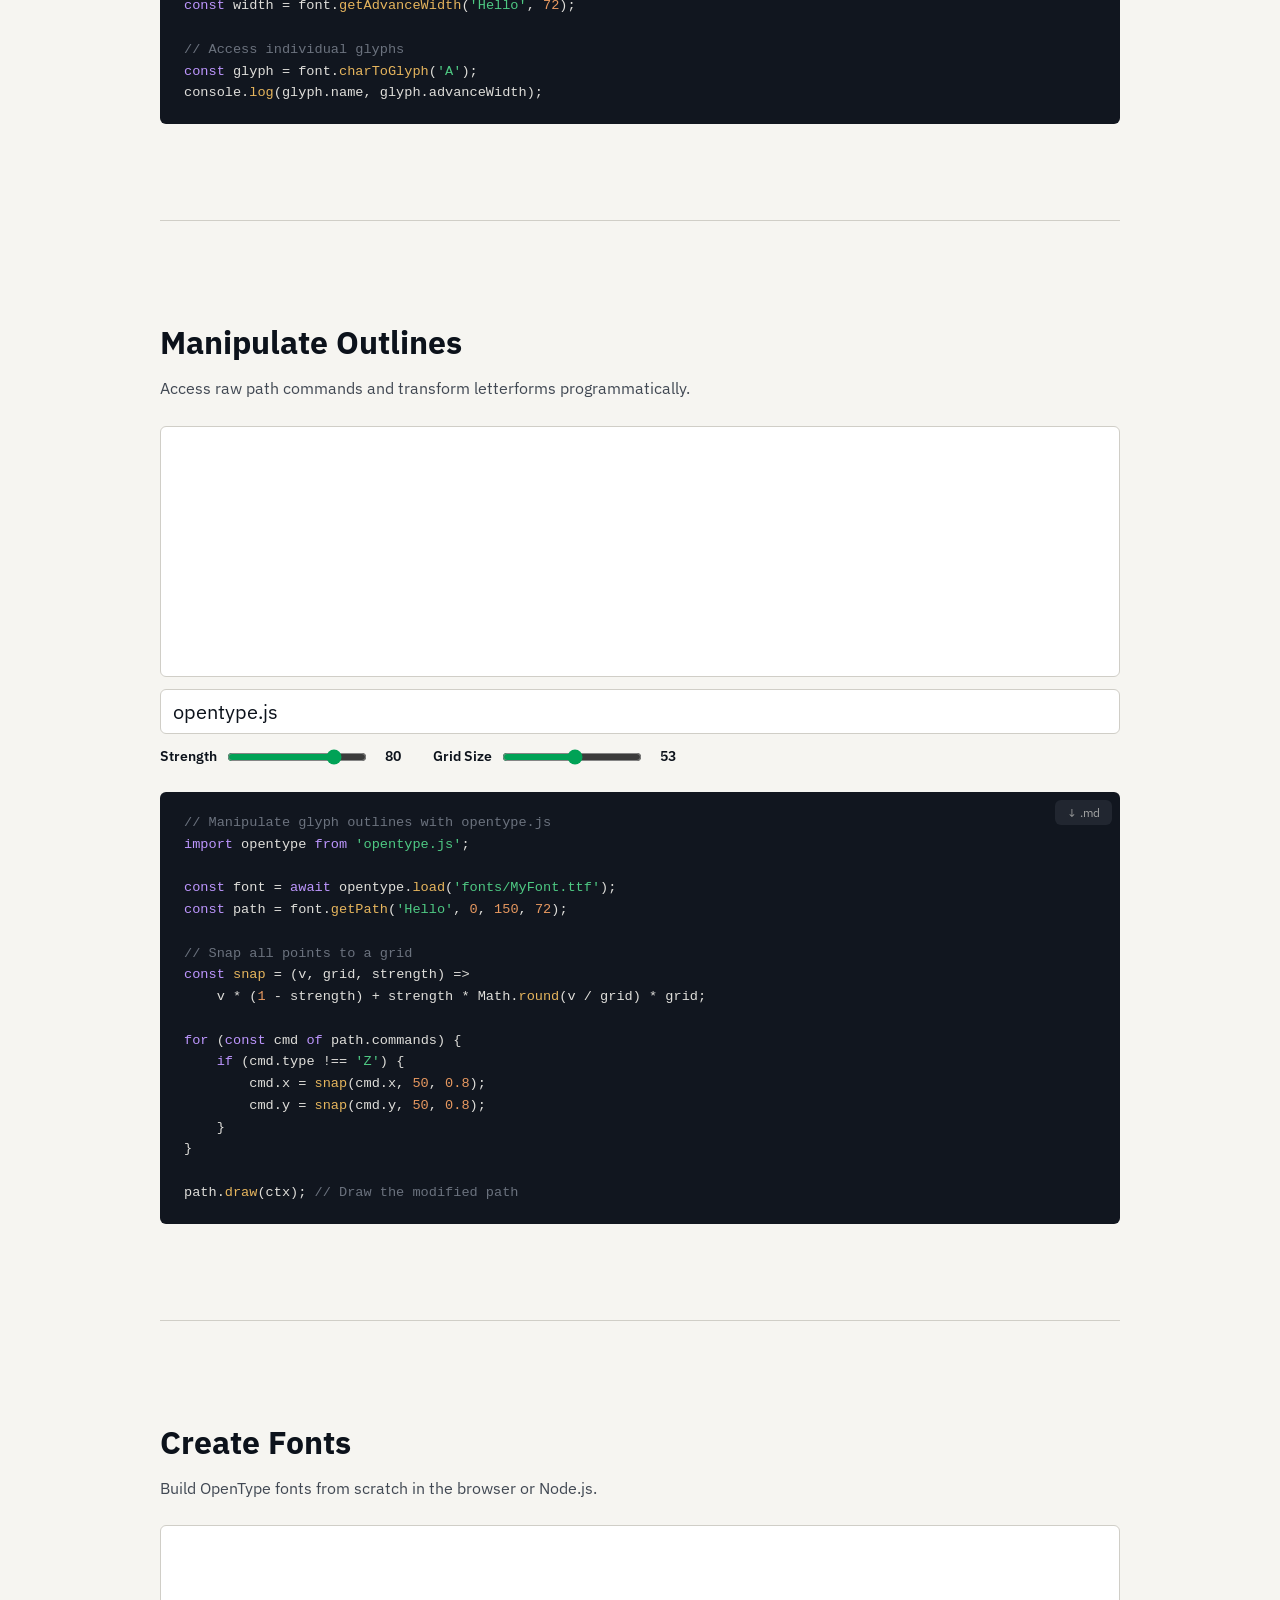
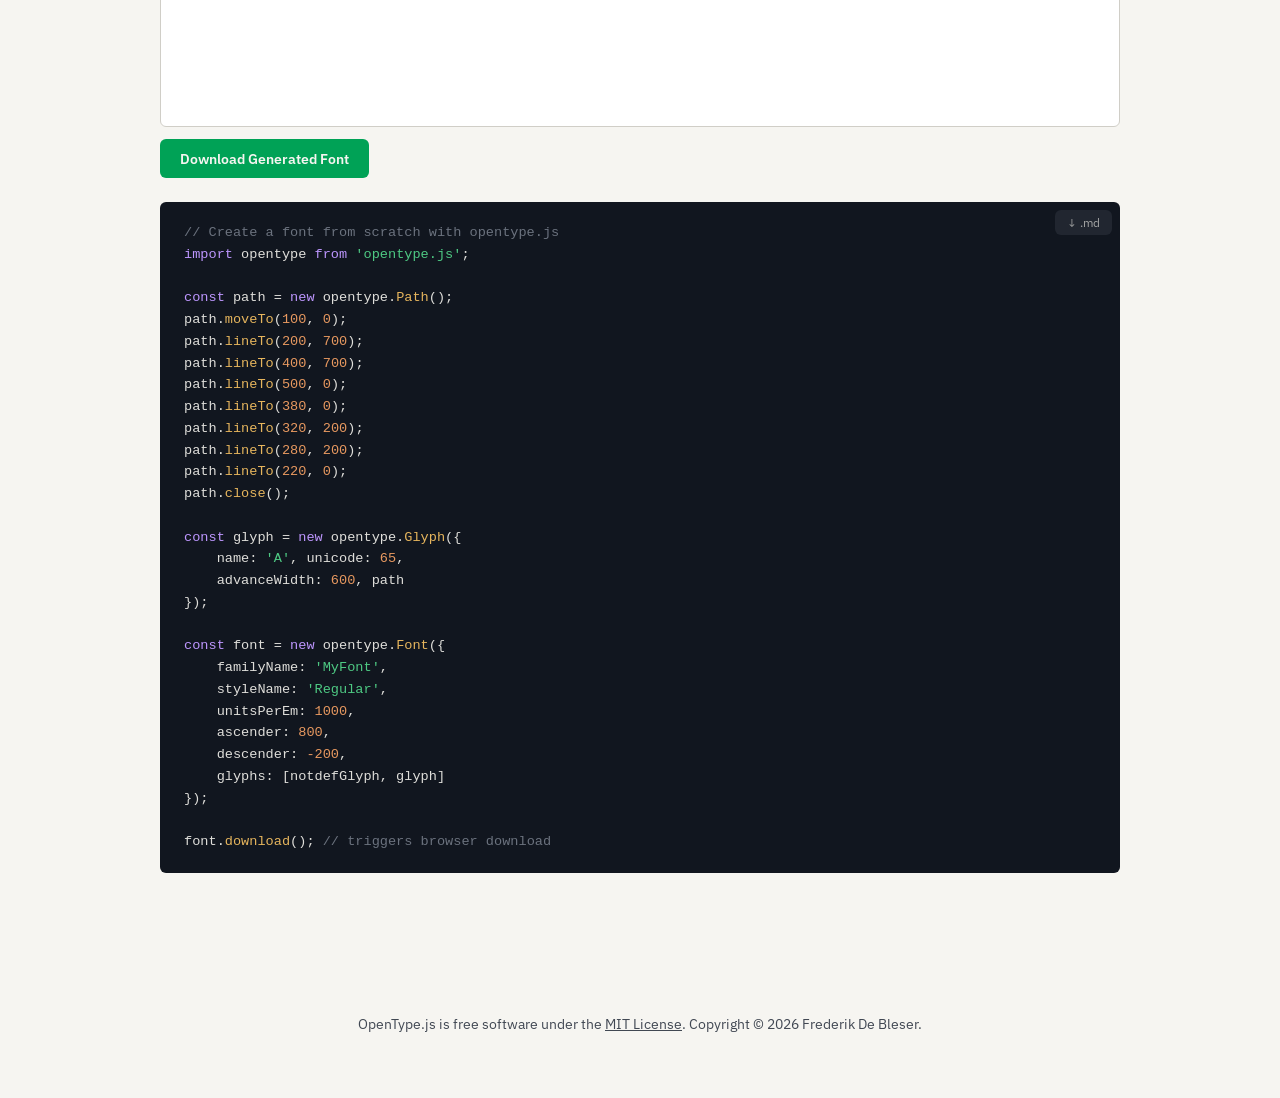
==== commit e4a3e300: "Unify design across all docs pages - Update site.css with OKLCH colors, CSS variables, IBM Plex Sans" ====
--- a/docs/index.html
+++ b/docs/index.html
@@ -12,13 +12,13 @@
 
 <div class="header">
     <div class="container">
-        <h1><a href="./">opentype.js</a></h1>
+        <h1><a href="./">OpenType.js</a></h1>
         <nav>
             <a href="font-inspector.html">Font Inspector</a>
             <a href="glyph-inspector.html">Glyph Inspector</a>
         </nav>
         <nav class="right">
-            <a href="https://github.com/opentypejs/opentype.js">GitHub</a>
+            <a href="https://github.com/opentypejs/opentype.js" target="_blank">GitHub</a>
         </nav>
     </div>
 </div>
@@ -40,7 +40,7 @@
         <input class="text-input" value="Hello, World!" id="measure-text">
         <div class="demo-controls">
             <label>Font Size <input type="range" min="24" max="300" step="2" value="120" id="measure-size"><output id="measure-size-val">120</output></label>
-            <label><input type="checkbox" id="draw-points"> Draw Points</label>
+            <label><input type="checkbox" id="draw-points" checked> Draw Points</label>
             <label><input type="checkbox" id="draw-metrics"> Draw Metrics</label>
         </div>
         <div class="measure-output" id="measure-output"></div>
@@ -146,8 +146,8 @@
 
 <footer class="footer container">
     <p>
-        opentype.js is free software under the <a href="https://github.com/opentypejs/opentype.js/blob/master/LICENSE">MIT License</a>.
-        Copyright &copy; 2020 Frederik De Bleser.
+        OpenType.js is free software under the <a href="https://github.com/opentypejs/opentype.js/blob/master/LICENSE">MIT License</a>.
+        Copyright &copy; <script>document.write(new Date().getFullYear())</script> Frederik De Bleser.
     </p>
 </footer>
 
@@ -436,16 +436,47 @@
 
         ctx.clearRect(0, 0, 960, 200);
         const x = 10, y = 150;
+
+        const advanceWidth = font.getAdvanceWidth(text, fontSize);
+        const fontScale = fontSize / font.unitsPerEm;
+
+        if (metricsCheck.checked) {
+            // Baseline — muted
+            ctx.strokeStyle = 'oklch(0.75 0.01 260 / 0.4)';
+            ctx.lineWidth = 1;
+            ctx.beginPath(); ctx.moveTo(x, y); ctx.lineTo(x + advanceWidth, y); ctx.stroke();
+
+            // Ascender / descender — very muted
+            const asc = y - font.ascender * fontScale;
+            const desc = y - font.descender * fontScale;
+            ctx.strokeStyle = 'oklch(0.75 0.01 260 / 0.25)';
+            ctx.setLineDash([4, 4]);
+            ctx.beginPath(); ctx.moveTo(x, asc); ctx.lineTo(x + advanceWidth, asc); ctx.stroke();
+            ctx.beginPath(); ctx.moveTo(x, desc); ctx.lineTo(x + advanceWidth, desc); ctx.stroke();
+            ctx.setLineDash([]);
+        }
+
+        // Advance width — prominent green
+        if (metricsCheck.checked) {
+            ctx.fillStyle = 'oklch(0.62 0.17 155 / 0.12)';
+            const asc = y - font.ascender * fontScale;
+            const desc = y - font.descender * fontScale;
+            ctx.fillRect(x, asc, advanceWidth, desc - asc);
+            ctx.strokeStyle = 'oklch(0.62 0.17 155 / 0.6)';
+            ctx.lineWidth = 2;
+            ctx.beginPath();
+            ctx.moveTo(x + advanceWidth, asc);
+            ctx.lineTo(x + advanceWidth, desc);
+            ctx.stroke();
+            ctx.lineWidth = 1;
+        }
+
         font.draw(ctx, text, x, y, fontSize);
 
         if (pointsCheck.checked) {
             font.drawPoints(ctx, text, x, y, fontSize);
         }
-        if (metricsCheck.checked) {
-            font.drawMetrics(ctx, text, x, y, fontSize);
-        }
-
-        const advanceWidth = font.getAdvanceWidth(text, fontSize);
+
         const bbox = font.getPath(text, x, y, fontSize).getBoundingBox();
         output.textContent =
             `Advance width: ${advanceWidth.toFixed(1)}px` +
--- a/docs/intro.css
+++ b/docs/intro.css
@@ -97,7 +97,6 @@
 }
 
 .header nav.right a {
-    border-left: 1px solid oklch(0.55 0.12 155);
     margin: 0;
     padding: 0 1rem;
 }
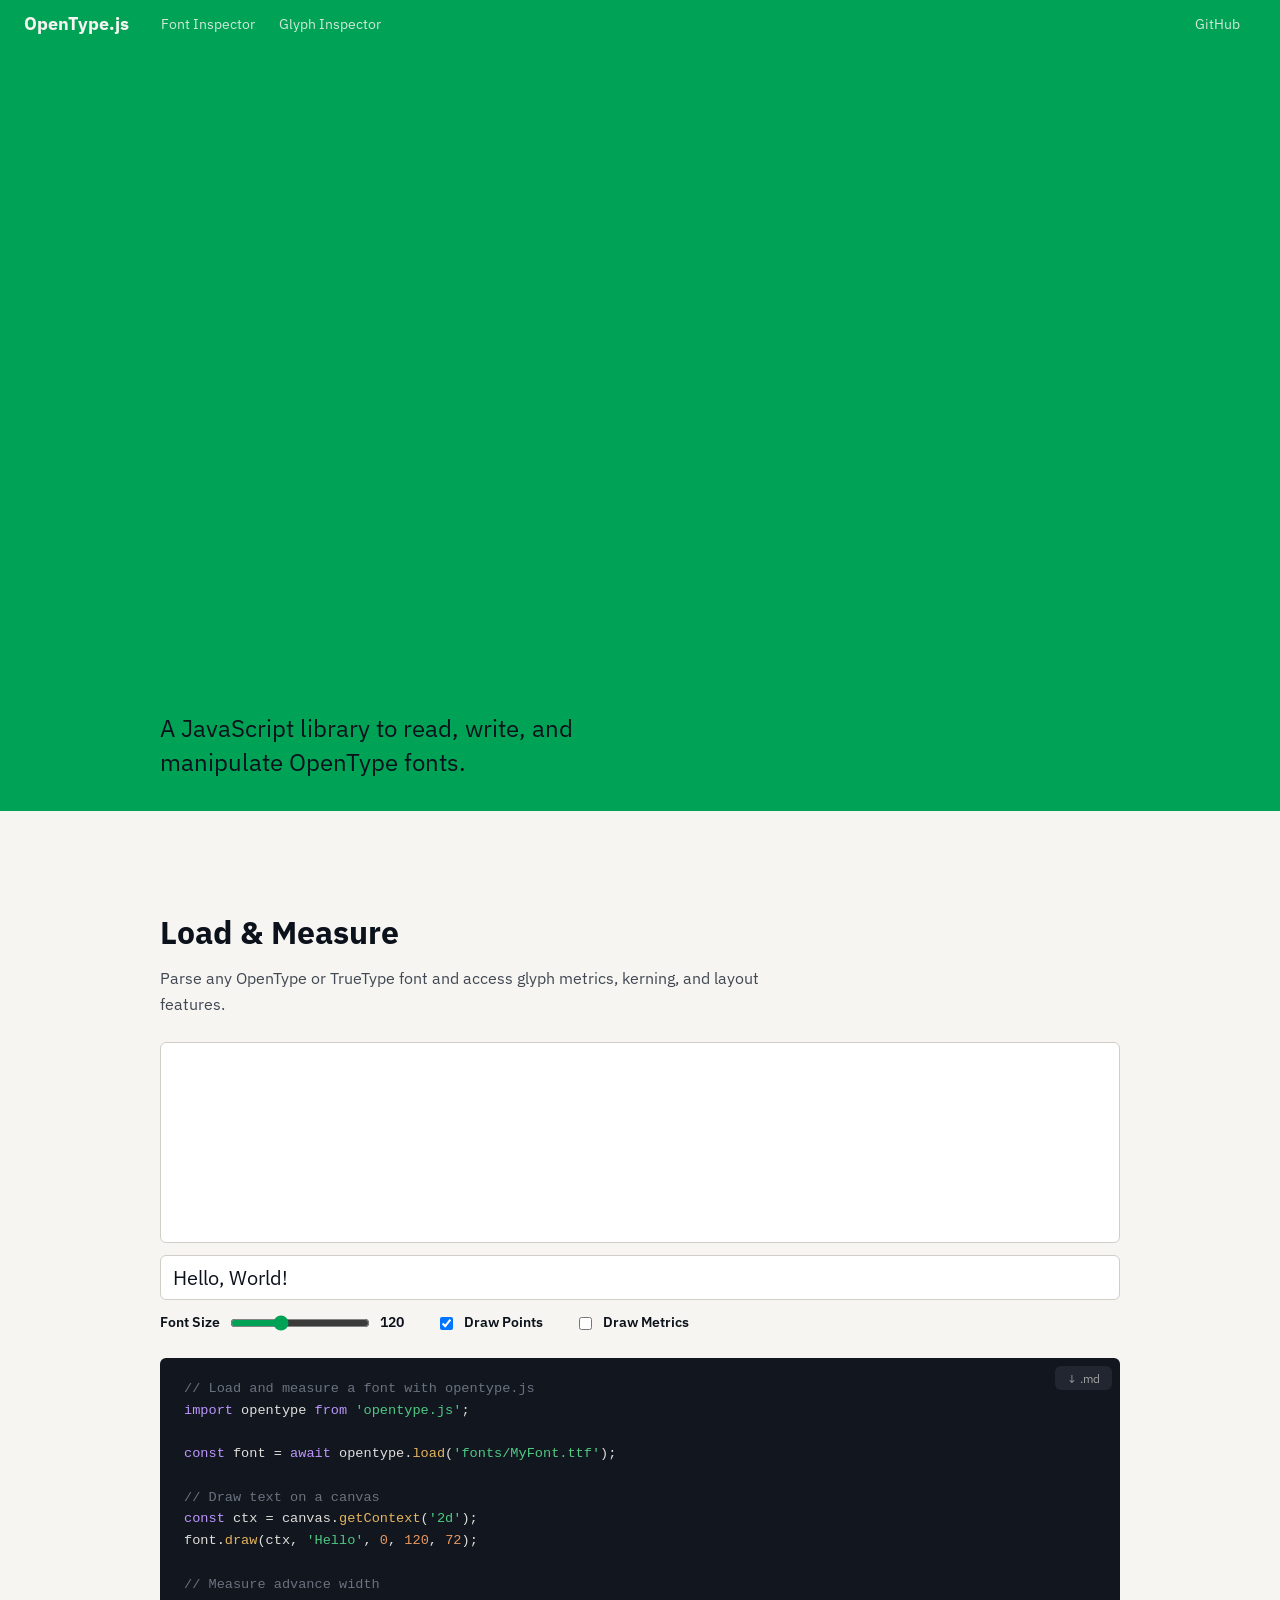
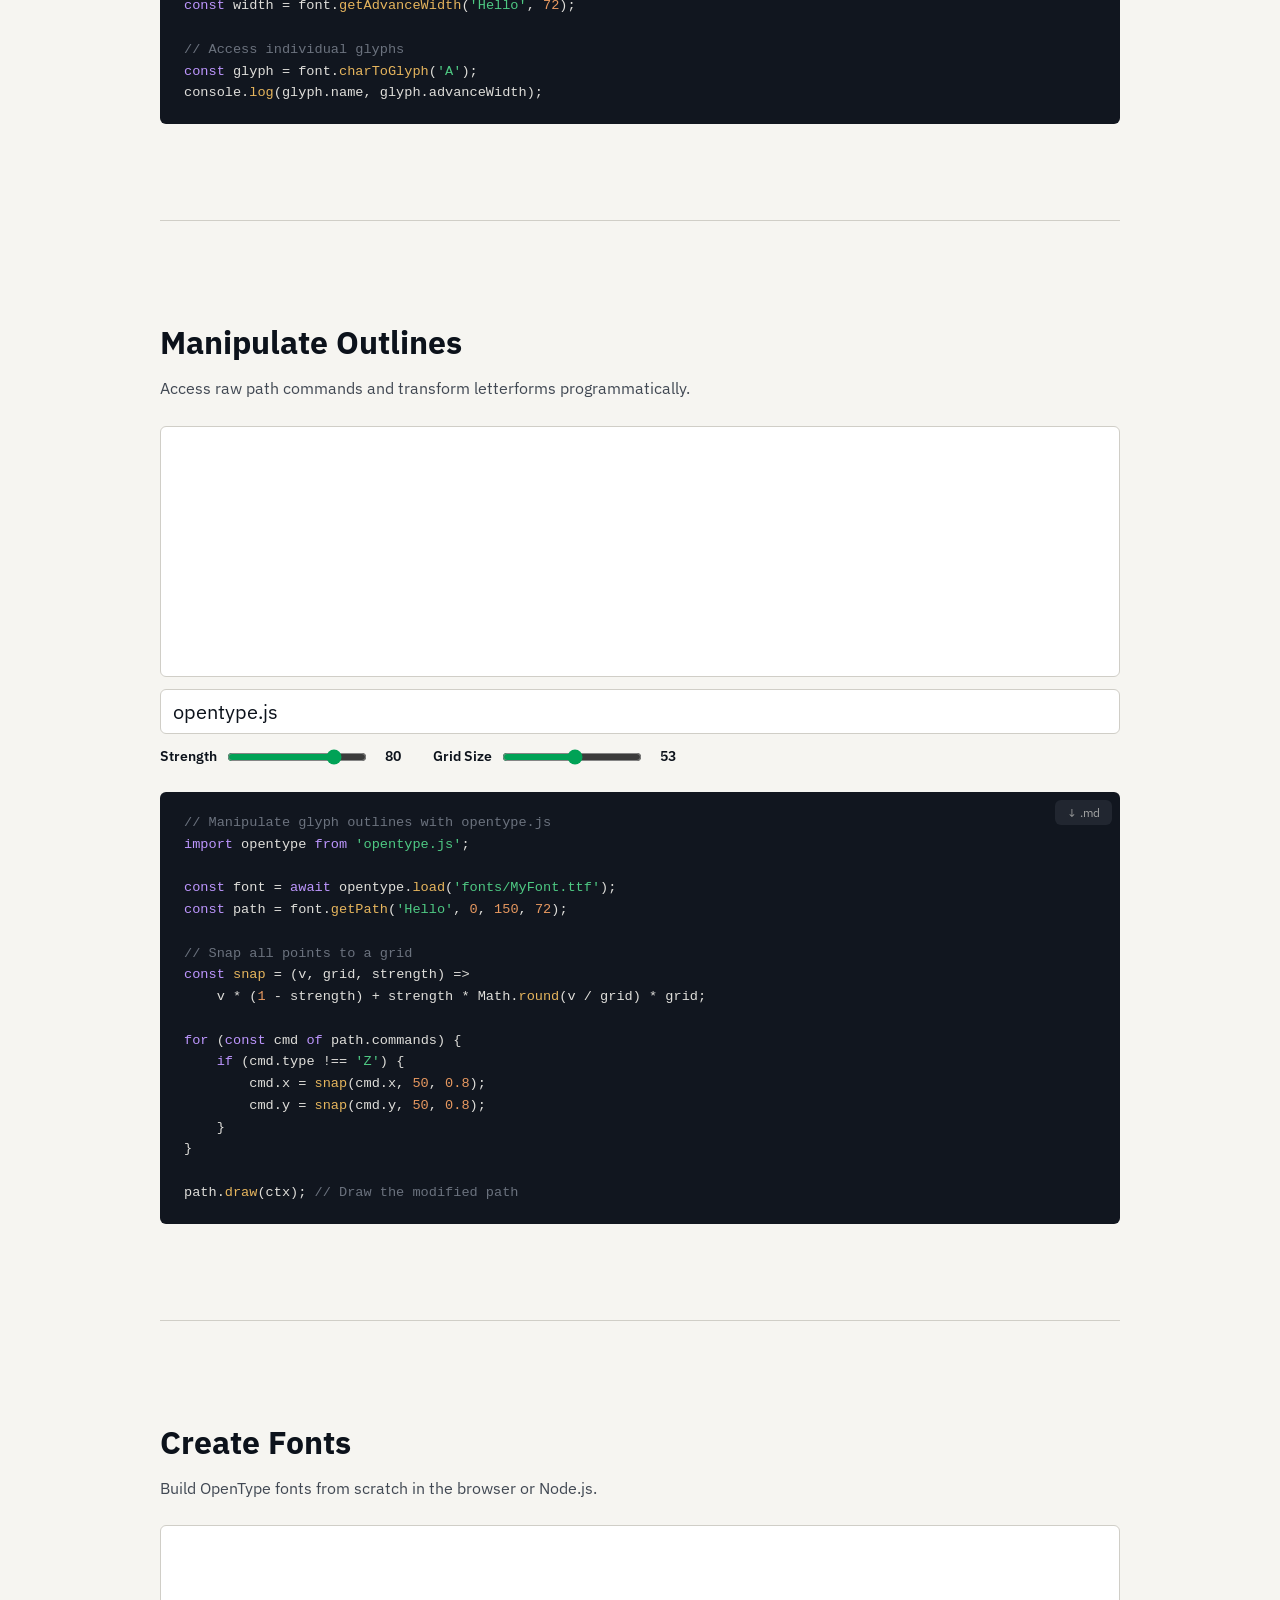
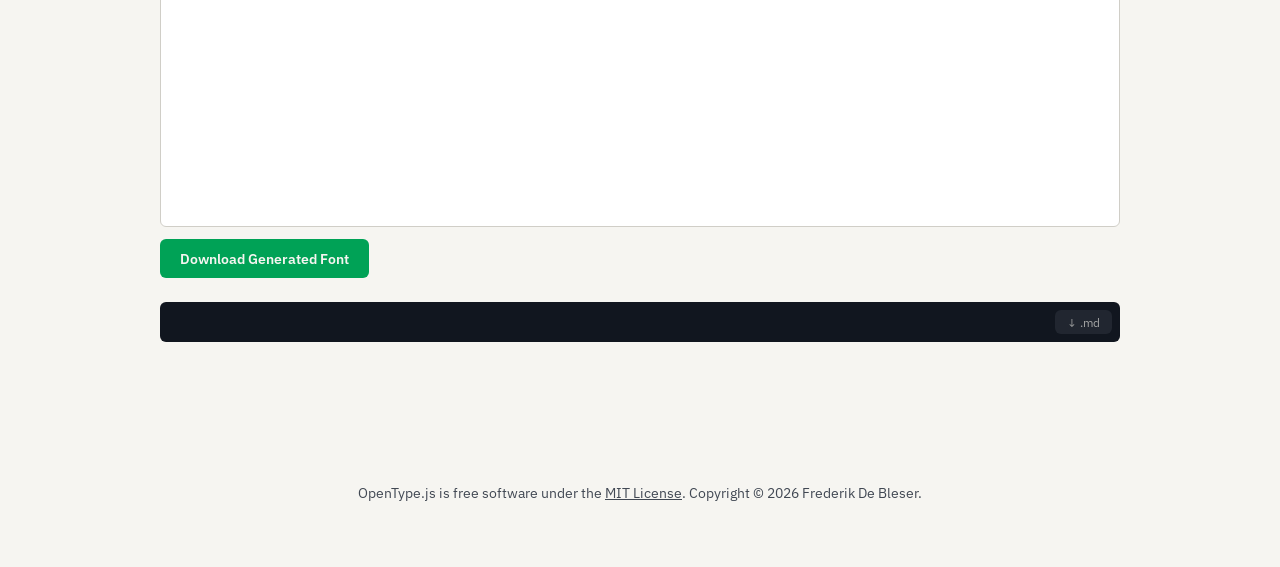
==== commit cc9bacc8: "Add interactive glyph editor and polish demos - Create Fonts: interactive "ABBA" editor with draggab" ====
--- a/docs/index.html
+++ b/docs/index.html
@@ -105,41 +105,13 @@
     <h2>Create Fonts</h2>
     <p class="section-intro">Build OpenType fonts from scratch in the browser or Node.js.</p>
     <div class="demo-area">
-        <canvas id="create-canvas" width="960" height="200"></canvas>
+        <canvas id="create-canvas" width="960" height="300"></canvas>
         <div style="margin-top: 0.75rem;">
             <a id="download-font" class="btn" download="generated.otf">Download Generated Font</a>
         </div>
     </div>
     <div class="code-block" data-filename="create-font.md">
-        <pre><code><span class="cm">// Create a font from scratch with opentype.js</span>
-<span class="kw">import</span> opentype <span class="kw">from</span> <span class="str">'opentype.js'</span>;
-
-<span class="kw">const</span> path = <span class="kw">new</span> opentype.<span class="fn">Path</span>();
-path.<span class="fn">moveTo</span>(<span class="num">100</span>, <span class="num">0</span>);
-path.<span class="fn">lineTo</span>(<span class="num">200</span>, <span class="num">700</span>);
-path.<span class="fn">lineTo</span>(<span class="num">400</span>, <span class="num">700</span>);
-path.<span class="fn">lineTo</span>(<span class="num">500</span>, <span class="num">0</span>);
-path.<span class="fn">lineTo</span>(<span class="num">380</span>, <span class="num">0</span>);
-path.<span class="fn">lineTo</span>(<span class="num">320</span>, <span class="num">200</span>);
-path.<span class="fn">lineTo</span>(<span class="num">280</span>, <span class="num">200</span>);
-path.<span class="fn">lineTo</span>(<span class="num">220</span>, <span class="num">0</span>);
-path.<span class="fn">close</span>();
-
-<span class="kw">const</span> glyph = <span class="kw">new</span> opentype.<span class="fn">Glyph</span>({
-    name: <span class="str">'A'</span>, unicode: <span class="num">65</span>,
-    advanceWidth: <span class="num">600</span>, path
-});
-
-<span class="kw">const</span> font = <span class="kw">new</span> opentype.<span class="fn">Font</span>({
-    familyName: <span class="str">'MyFont'</span>,
-    styleName: <span class="str">'Regular'</span>,
-    unitsPerEm: <span class="num">1000</span>,
-    ascender: <span class="num">800</span>,
-    descender: <span class="num">-200</span>,
-    glyphs: [notdefGlyph, glyph]
-});
-
-font.<span class="fn">download</span>(); <span class="cm">// triggers browser download</span></code></pre>
+        <pre><code id="create-code"></code></pre>
         <button class="download-btn" aria-label="Download as Markdown">↓ .md</button>
     </div>
 </section>
@@ -436,50 +408,70 @@
 
         ctx.clearRect(0, 0, 960, 200);
         const x = 10, y = 150;
-
-        const advanceWidth = font.getAdvanceWidth(text, fontSize);
         const fontScale = fontSize / font.unitsPerEm;
+        const opts = Object.assign({}, font.defaultRenderOptions);
+
+        // Single layout pass: collect glyph positions + paths
+        const glyphs = [];
+        font.forEachGlyph(text, x, y, fontSize, opts, (glyph, gX, gY, gFontSize) => {
+            const scale = 1 / font.unitsPerEm * gFontSize;
+            glyphs.push({
+                glyph, x: gX, y: gY, fontSize: gFontSize,
+                advance: glyph.advanceWidth * scale
+            });
+        });
+        const advanceWidth = glyphs.reduce((sum, g) => g.x + g.advance, x) - x;
 
         if (metricsCheck.checked) {
+            const asc = y - font.ascender * fontScale;
+            const desc = y - font.descender * fontScale;
+            const totalAdv = glyphs.length ? glyphs[glyphs.length - 1].x + glyphs[glyphs.length - 1].advance : x;
+
+            // Per-glyph advance width boxes
+            for (let i = 0; i < glyphs.length; i++) {
+                const g = glyphs[i];
+                ctx.fillStyle = i % 2 === 0
+                    ? 'oklch(0.62 0.17 155 / 0.08)'
+                    : 'oklch(0.62 0.17 155 / 0.16)';
+                ctx.fillRect(g.x, asc, g.advance, desc - asc);
+                ctx.strokeStyle = 'oklch(0.62 0.17 155 / 0.3)';
+                ctx.lineWidth = 1;
+                ctx.beginPath();
+                ctx.moveTo(g.x + g.advance, asc);
+                ctx.lineTo(g.x + g.advance, desc);
+                ctx.stroke();
+            }
+
             // Baseline — muted
             ctx.strokeStyle = 'oklch(0.75 0.01 260 / 0.4)';
             ctx.lineWidth = 1;
-            ctx.beginPath(); ctx.moveTo(x, y); ctx.lineTo(x + advanceWidth, y); ctx.stroke();
-
-            // Ascender / descender — very muted
-            const asc = y - font.ascender * fontScale;
-            const desc = y - font.descender * fontScale;
+            ctx.beginPath(); ctx.moveTo(x, y); ctx.lineTo(totalAdv, y); ctx.stroke();
+
+            // Ascender / descender — very muted dashed
             ctx.strokeStyle = 'oklch(0.75 0.01 260 / 0.25)';
             ctx.setLineDash([4, 4]);
-            ctx.beginPath(); ctx.moveTo(x, asc); ctx.lineTo(x + advanceWidth, asc); ctx.stroke();
-            ctx.beginPath(); ctx.moveTo(x, desc); ctx.lineTo(x + advanceWidth, desc); ctx.stroke();
+            ctx.beginPath(); ctx.moveTo(x, asc); ctx.lineTo(totalAdv, asc); ctx.stroke();
+            ctx.beginPath(); ctx.moveTo(x, desc); ctx.lineTo(totalAdv, desc); ctx.stroke();
             ctx.setLineDash([]);
         }
 
-        // Advance width — prominent green
-        if (metricsCheck.checked) {
-            ctx.fillStyle = 'oklch(0.62 0.17 155 / 0.12)';
-            const asc = y - font.ascender * fontScale;
-            const desc = y - font.descender * fontScale;
-            ctx.fillRect(x, asc, advanceWidth, desc - asc);
-            ctx.strokeStyle = 'oklch(0.62 0.17 155 / 0.6)';
-            ctx.lineWidth = 2;
-            ctx.beginPath();
-            ctx.moveTo(x + advanceWidth, asc);
-            ctx.lineTo(x + advanceWidth, desc);
-            ctx.stroke();
-            ctx.lineWidth = 1;
-        }
-
-        font.draw(ctx, text, x, y, fontSize);
+        // Draw text and points using the same layout positions
+        for (const g of glyphs) {
+            const path = g.glyph.getPath(g.x, g.y, g.fontSize, opts, font);
+            path.fill = TEXT_COLOR;
+            path.draw(ctx);
+        }
 
         if (pointsCheck.checked) {
-            font.drawPoints(ctx, text, x, y, fontSize);
-        }
-
-        const bbox = font.getPath(text, x, y, fontSize).getBoundingBox();
+            for (const g of glyphs) {
+                g.glyph.drawPoints(ctx, g.x, g.y, g.fontSize, opts, font);
+            }
+        }
+
+        const totalAdv = glyphs.length ? glyphs[glyphs.length - 1].x + glyphs[glyphs.length - 1].advance - x : 0;
+        const bbox = font.getPath(text, x, y, fontSize, opts).getBoundingBox();
         output.textContent =
-            `Advance width: ${advanceWidth.toFixed(1)}px` +
+            `Advance width: ${totalAdv.toFixed(1)}px` +
             `  ·  Bounding box: ${(bbox.x2 - bbox.x1).toFixed(1)} × ${(bbox.y2 - bbox.y1).toFixed(1)}px`;
     }
 
@@ -553,103 +545,280 @@
     const ctx = canvas.getContext('2d');
     enableHighDPI(canvas);
 
-    // .notdef glyph
-    const notdefPath = new opentype.Path();
-    notdefPath.moveTo(100, 0);
-    notdefPath.lineTo(100, 700);
-    notdefPath.lineTo(600, 700);
-    notdefPath.lineTo(600, 0);
-    notdefPath.close();
-    notdefPath.moveTo(200, 100);
-    notdefPath.lineTo(500, 100);
-    notdefPath.lineTo(500, 600);
-    notdefPath.lineTo(200, 600);
-    notdefPath.close();
-    const notdefGlyph = new opentype.Glyph({
-        name: '.notdef', unicode: 0, advanceWidth: 650, path: notdefPath
+    const codeEl = document.getElementById('create-code');
+    const downloadLink = document.getElementById('download-font');
+
+    // All editable points for both glyphs (font units, 1000 unitsPerEm)
+    // A glyph: points[0..10], B glyph: bPoints[0..N]
+    const aPoints = [
+        // Outer: A shape
+        { x: 0, y: 0 }, { x: 200, y: 700 }, { x: 400, y: 700 }, { x: 600, y: 0 },
+        { x: 480, y: 0 }, { x: 410, y: 230 }, { x: 190, y: 230 }, { x: 120, y: 0 },
+        // Inner: counter (triangle hole)
+        { x: 230, y: 330 }, { x: 370, y: 330 }, { x: 300, y: 580 },
+    ];
+
+    const bPoints = [
+        // Outer contour
+        { x: 80, y: 0 }, { x: 80, y: 700 }, { x: 380, y: 700 },
+        { x: 520, y: 700 }, { x: 520, y: 550 },  // Q control + end (top bump outer)
+        { x: 520, y: 400 }, { x: 380, y: 380 },   // Q control + end
+        { x: 400, y: 380 },
+        { x: 560, y: 380 }, { x: 560, y: 200 },   // Q control + end (bottom bump outer)
+        { x: 560, y: 0 }, { x: 400, y: 0 },       // Q control + end
+        // Upper counter
+        { x: 200, y: 400 }, { x: 360, y: 400 },
+        { x: 430, y: 400 }, { x: 430, y: 540 },   // Q
+        { x: 430, y: 620 }, { x: 360, y: 620 },   // Q
+        { x: 200, y: 620 },
+        // Lower counter
+        { x: 200, y: 80 }, { x: 380, y: 80 },
+        { x: 450, y: 80 }, { x: 450, y: 200 },    // Q
+        { x: 450, y: 300 }, { x: 380, y: 300 },   // Q
+        { x: 200, y: 300 },
+    ];
+
+    const A_ADV = 600, B_ADV = 620;
+    const SCALE = 0.28;
+    const GAP = 20;
+    const A_ORIGIN_X = 40;
+    const B_ORIGIN_X = A_ORIGIN_X + A_ADV * SCALE + GAP;
+    const B2_ORIGIN_X = B_ORIGIN_X + B_ADV * SCALE + GAP;
+    const A2_ORIGIN_X = B2_ORIGIN_X + B_ADV * SCALE + GAP;
+    const ORIGIN_Y = 250;
+    const POINT_RADIUS = 3;
+    let dragGlyph = null; // 'a' or 'b'
+    let dragIndex = -1;
+    let hoverGlyph = null;
+    let hoverIndex = -1;
+
+    function toCanvas(p, originX) {
+        return { x: originX + p.x * SCALE, y: ORIGIN_Y - p.y * SCALE };
+    }
+    function toFont(cx, cy, originX) {
+        return { x: Math.round((cx - originX) / SCALE), y: Math.round((ORIGIN_Y - cy) / SCALE) };
+    }
+
+    function buildAPath() {
+        const p = new opentype.Path();
+        p.moveTo(aPoints[0].x, aPoints[0].y);
+        for (let i = 1; i <= 7; i++) p.lineTo(aPoints[i].x, aPoints[i].y);
+        p.close();
+        p.moveTo(aPoints[8].x, aPoints[8].y);
+        p.lineTo(aPoints[9].x, aPoints[9].y);
+        p.lineTo(aPoints[10].x, aPoints[10].y);
+        p.close();
+        return p;
+    }
+
+    function buildBPath() {
+        const b = bPoints;
+        const p = new opentype.Path();
+        // Outer
+        p.moveTo(b[0].x, b[0].y);
+        p.lineTo(b[1].x, b[1].y);
+        p.lineTo(b[2].x, b[2].y);
+        p.quadraticCurveTo(b[3].x, b[3].y, b[4].x, b[4].y);
+        p.quadraticCurveTo(b[5].x, b[5].y, b[6].x, b[6].y);
+        p.lineTo(b[7].x, b[7].y);
+        p.quadraticCurveTo(b[8].x, b[8].y, b[9].x, b[9].y);
+        p.quadraticCurveTo(b[10].x, b[10].y, b[11].x, b[11].y);
+        p.close();
+        // Upper counter
+        p.moveTo(b[12].x, b[12].y);
+        p.lineTo(b[13].x, b[13].y);
+        p.quadraticCurveTo(b[14].x, b[14].y, b[15].x, b[15].y);
+        p.quadraticCurveTo(b[16].x, b[16].y, b[17].x, b[17].y);
+        p.lineTo(b[18].x, b[18].y);
+        p.close();
+        // Lower counter
+        p.moveTo(b[19].x, b[19].y);
+        p.lineTo(b[20].x, b[20].y);
+        p.quadraticCurveTo(b[21].x, b[21].y, b[22].x, b[22].y);
+        p.quadraticCurveTo(b[23].x, b[23].y, b[24].x, b[24].y);
+        p.lineTo(b[25].x, b[25].y);
+        p.close();
+        return p;
+    }
+
+    function buildFont() {
+        const notdefPath = new opentype.Path();
+        notdefPath.moveTo(100, 0); notdefPath.lineTo(100, 700);
+        notdefPath.lineTo(600, 700); notdefPath.lineTo(600, 0); notdefPath.close();
+        notdefPath.moveTo(200, 100); notdefPath.lineTo(500, 100);
+        notdefPath.lineTo(500, 600); notdefPath.lineTo(200, 600); notdefPath.close();
+
+        return new opentype.Font({
+            familyName: 'MyFont', styleName: 'Regular',
+            unitsPerEm: 1000, ascender: 800, descender: -200,
+            glyphs: [
+                new opentype.Glyph({ name: '.notdef', unicode: 0, advanceWidth: 650, path: notdefPath }),
+                new opentype.Glyph({ name: 'space', unicode: 32, advanceWidth: 300, path: new opentype.Path() }),
+                new opentype.Glyph({ name: 'A', unicode: 65, advanceWidth: A_ADV, path: buildAPath() }),
+                new opentype.Glyph({ name: 'B', unicode: 66, advanceWidth: B_ADV, path: buildBPath() }),
+            ]
+        });
+    }
+
+    function updateCode() {
+        const lines = [
+            '// Create a font from scratch with opentype.js',
+            "import opentype from 'opentype.js';",
+            '',
+            '// Define the "A" glyph path',
+            'const aPath = new opentype.Path();',
+        ];
+        lines.push(`aPath.moveTo(${aPoints[0].x}, ${aPoints[0].y});`);
+        for (let i = 1; i <= 7; i++) lines.push(`aPath.lineTo(${aPoints[i].x}, ${aPoints[i].y});`);
+        lines.push('aPath.close();');
+        lines.push(`aPath.moveTo(${aPoints[8].x}, ${aPoints[8].y});`);
+        lines.push(`aPath.lineTo(${aPoints[9].x}, ${aPoints[9].y});`);
+        lines.push(`aPath.lineTo(${aPoints[10].x}, ${aPoints[10].y});`);
+        lines.push('aPath.close();');
+        lines.push('');
+        lines.push('// Define the "B" glyph path (with curves)');
+        lines.push('const bPath = new opentype.Path();');
+        lines.push('// ... define B glyph here as well');
+        lines.push('');
+        lines.push("const font = new opentype.Font({");
+        lines.push("    familyName: 'MyFont', styleName: 'Regular',");
+        lines.push("    unitsPerEm: 1000, ascender: 800, descender: -200,");
+        lines.push("    glyphs: [notdefGlyph,");
+        lines.push("        new opentype.Glyph({ name: 'A', unicode: 65, advanceWidth: 600, path: aPath }),");
+        lines.push("        new opentype.Glyph({ name: 'B', unicode: 66, advanceWidth: 620, path: bPath }),");
+        lines.push("    ]");
+        lines.push("});");
+        lines.push('');
+        lines.push('font.download(); // triggers browser download');
+        codeEl.textContent = lines.join('\n');
+    }
+
+    function drawGlyph(path, originX) {
+        const drawPath = new opentype.Path();
+        for (const cmd of path.commands) {
+            const tx = (v) => originX + v * SCALE;
+            const ty = (v) => ORIGIN_Y - v * SCALE;
+            if (cmd.type === 'M') drawPath.moveTo(tx(cmd.x), ty(cmd.y));
+            else if (cmd.type === 'L') drawPath.lineTo(tx(cmd.x), ty(cmd.y));
+            else if (cmd.type === 'Q') drawPath.quadraticCurveTo(tx(cmd.x1), ty(cmd.y1), tx(cmd.x), ty(cmd.y));
+            else if (cmd.type === 'Z') drawPath.close();
+        }
+        ctx.fillStyle = 'oklch(0.18 0.02 260 / 0.85)';
+        drawPath.fill = 'oklch(0.18 0.02 260 / 0.85)';
+        drawPath.draw(ctx);
+    }
+
+    function drawPoints(pts, originX, glyphId) {
+        for (let i = 0; i < pts.length; i++) {
+            const cp = toCanvas(pts[i], originX);
+            const isHover = hoverGlyph === glyphId && i === hoverIndex;
+            const isDrag = dragGlyph === glyphId && i === dragIndex;
+            ctx.beginPath();
+            ctx.arc(cp.x, cp.y, isDrag ? POINT_RADIUS + 1 : POINT_RADIUS, 0, Math.PI * 2);
+            ctx.fillStyle = isDrag ? GREEN : isHover ? 'oklch(0.50 0.15 155)' : 'oklch(0.55 0.15 260)';
+            ctx.fill();
+            ctx.strokeStyle = 'white';
+            ctx.lineWidth = 1.5;
+            ctx.stroke();
+        }
+    }
+
+    function drawMetricLines(originX, advWidth) {
+        const rightX = originX + advWidth * SCALE;
+        const ascY = ORIGIN_Y - 700 * SCALE;
+        ctx.strokeStyle = 'oklch(0.75 0.01 260 / 0.3)';
+        ctx.lineWidth = 1;
+        ctx.setLineDash([4, 4]);
+        ctx.beginPath(); ctx.moveTo(originX, ORIGIN_Y); ctx.lineTo(rightX, ORIGIN_Y); ctx.stroke();
+        ctx.beginPath(); ctx.moveTo(originX, ascY); ctx.lineTo(rightX, ascY); ctx.stroke();
+        ctx.setLineDash([]);
+        ctx.strokeStyle = 'oklch(0.62 0.17 155 / 0.4)';
+        ctx.beginPath(); ctx.moveTo(rightX, ascY); ctx.lineTo(rightX, ORIGIN_Y); ctx.stroke();
+    }
+
+    function render() {
+        ctx.clearRect(0, 0, 960, 300);
+
+        const aPath = buildAPath();
+        const bPath = buildBPath();
+
+        // A (editable)
+        drawMetricLines(A_ORIGIN_X, A_ADV);
+        drawGlyph(aPath, A_ORIGIN_X);
+        drawPoints(aPoints, A_ORIGIN_X, 'a');
+
+        // B (editable)
+        drawMetricLines(B_ORIGIN_X, B_ADV);
+        drawGlyph(bPath, B_ORIGIN_X);
+        drawPoints(bPoints, B_ORIGIN_X, 'b');
+
+        // B (instance, no points)
+        drawGlyph(bPath, B2_ORIGIN_X);
+
+        // A (instance, no points)
+        drawGlyph(aPath, A2_ORIGIN_X);
+
+        const createdFont = buildFont();
+        const blob = new Blob([createdFont.toArrayBuffer()], { type: 'font/otf' });
+        downloadLink.href = URL.createObjectURL(blob);
+        updateCode();
+    }
+
+    // Mouse interaction
+    function getMousePos(e) {
+        const rect = canvas.getBoundingClientRect();
+        return { x: e.clientX - rect.left, y: e.clientY - rect.top };
+    }
+
+    function findPoint(mx, my) {
+        const hitR = POINT_RADIUS + 4;
+        // Check A points
+        for (let i = 0; i < aPoints.length; i++) {
+            const cp = toCanvas(aPoints[i], A_ORIGIN_X);
+            if ((mx - cp.x) ** 2 + (my - cp.y) ** 2 < hitR * hitR) return { glyph: 'a', index: i };
+        }
+        // Check B points
+        for (let i = 0; i < bPoints.length; i++) {
+            const cp = toCanvas(bPoints[i], B_ORIGIN_X);
+            if ((mx - cp.x) ** 2 + (my - cp.y) ** 2 < hitR * hitR) return { glyph: 'b', index: i };
+        }
+        return null;
+    }
+
+    canvas.addEventListener('mousedown', (e) => {
+        const { x, y } = getMousePos(e);
+        const hit = findPoint(x, y);
+        if (hit) { dragGlyph = hit.glyph; dragIndex = hit.index; canvas.style.cursor = 'grabbing'; }
     });
 
-    // Letter A — triangle with crossbar
-    const aPath = new opentype.Path();
-    aPath.moveTo(0, 0);
-    aPath.lineTo(200, 700);
-    aPath.lineTo(400, 700);
-    aPath.lineTo(600, 0);
-    aPath.lineTo(480, 0);
-    aPath.lineTo(410, 230);
-    aPath.lineTo(190, 230);
-    aPath.lineTo(120, 0);
-    aPath.close();
-    aPath.moveTo(230, 330);
-    aPath.lineTo(370, 330);
-    aPath.lineTo(300, 580);
-    aPath.close();
-    const aGlyph = new opentype.Glyph({
-        name: 'A', unicode: 65, advanceWidth: 600, path: aPath
+    canvas.addEventListener('mousemove', (e) => {
+        const { x, y } = getMousePos(e);
+        if (dragGlyph) {
+            const originX = dragGlyph === 'a' ? A_ORIGIN_X : B_ORIGIN_X;
+            const pts = dragGlyph === 'a' ? aPoints : bPoints;
+            const fp = toFont(x, y, originX);
+            pts[dragIndex].x = fp.x;
+            pts[dragIndex].y = fp.y;
+            render();
+        } else {
+            const hit = findPoint(x, y);
+            hoverGlyph = hit ? hit.glyph : null;
+            hoverIndex = hit ? hit.index : -1;
+            canvas.style.cursor = hit ? 'grab' : 'default';
+            render();
+        }
     });
 
-    // Letter B — two bumps
-    const bPath = new opentype.Path();
-    bPath.moveTo(80, 0);
-    bPath.lineTo(80, 700);
-    bPath.lineTo(380, 700);
-    bPath.quadraticCurveTo(550, 700, 550, 550);
-    bPath.quadraticCurveTo(550, 400, 380, 380);
-    bPath.lineTo(400, 380);
-    bPath.quadraticCurveTo(580, 380, 580, 200);
-    bPath.quadraticCurveTo(580, 0, 400, 0);
-    bPath.close();
-    bPath.moveTo(200, 400);
-    bPath.lineTo(360, 400);
-    bPath.quadraticCurveTo(440, 400, 440, 540);
-    bPath.quadraticCurveTo(440, 620, 360, 620);
-    bPath.lineTo(200, 620);
-    bPath.close();
-    bPath.moveTo(200, 80);
-    bPath.lineTo(380, 80);
-    bPath.quadraticCurveTo(460, 80, 460, 200);
-    bPath.quadraticCurveTo(460, 300, 380, 300);
-    bPath.lineTo(200, 300);
-    bPath.close();
-    const bGlyph = new opentype.Glyph({
-        name: 'B', unicode: 66, advanceWidth: 620, path: bPath
+    canvas.addEventListener('mouseup', () => {
+        if (dragGlyph) { dragGlyph = null; dragIndex = -1; canvas.style.cursor = 'default'; render(); }
     });
 
-    // Space glyph
-    const spaceGlyph = new opentype.Glyph({
-        name: 'space', unicode: 32, advanceWidth: 300, path: new opentype.Path()
+    canvas.addEventListener('mouseleave', () => {
+        dragGlyph = null; dragIndex = -1; hoverGlyph = null; hoverIndex = -1;
+        canvas.style.cursor = 'default'; render();
     });
 
-    const createdFont = new opentype.Font({
-        familyName: 'OpenTypeSans',
-        styleName: 'Regular',
-        unitsPerEm: 1000,
-        ascender: 800,
-        descender: -200,
-        glyphs: [notdefGlyph, spaceGlyph, aGlyph, bGlyph]
-    });
-
-    // Parse it back to prove the round-trip
-    const roundTripped = opentype.parse(createdFont.toArrayBuffer());
-
-    // Draw the glyphs (skip .notdef and space)
-    const fontSize = 120;
-    let x = 30;
-    const y = 155;
-    for (let i = 0; i < roundTripped.glyphs.length; i++) {
-        const glyph = roundTripped.glyphs.get(i);
-        if (!glyph.unicode || glyph.unicode === 32) continue;
-        const glyphPath = glyph.getPath(x, y, fontSize, {}, roundTripped);
-        glyphPath.draw(ctx);
-        glyph.drawMetrics(ctx, x, y, fontSize);
-        const scale = 1 / roundTripped.unitsPerEm * fontSize;
-        x += glyph.advanceWidth * scale + 30;
-    }
-
-    // Download link
-    const downloadLink = document.getElementById('download-font');
-    const blob = new Blob([createdFont.toArrayBuffer()], { type: 'font/otf' });
-    downloadLink.href = URL.createObjectURL(blob);
+    render();
 })();
 
 // ── Code Download Buttons ──────────────────────────────────
--- a/docs/intro.css
+++ b/docs/intro.css
@@ -118,7 +118,7 @@
 .hero-tagline {
     position: relative;
     z-index: 1;
-    padding: 1.5rem 1.5rem 2rem;
+    padding: 1.5rem 0 2rem;
 }
 
 .hero-tagline p {
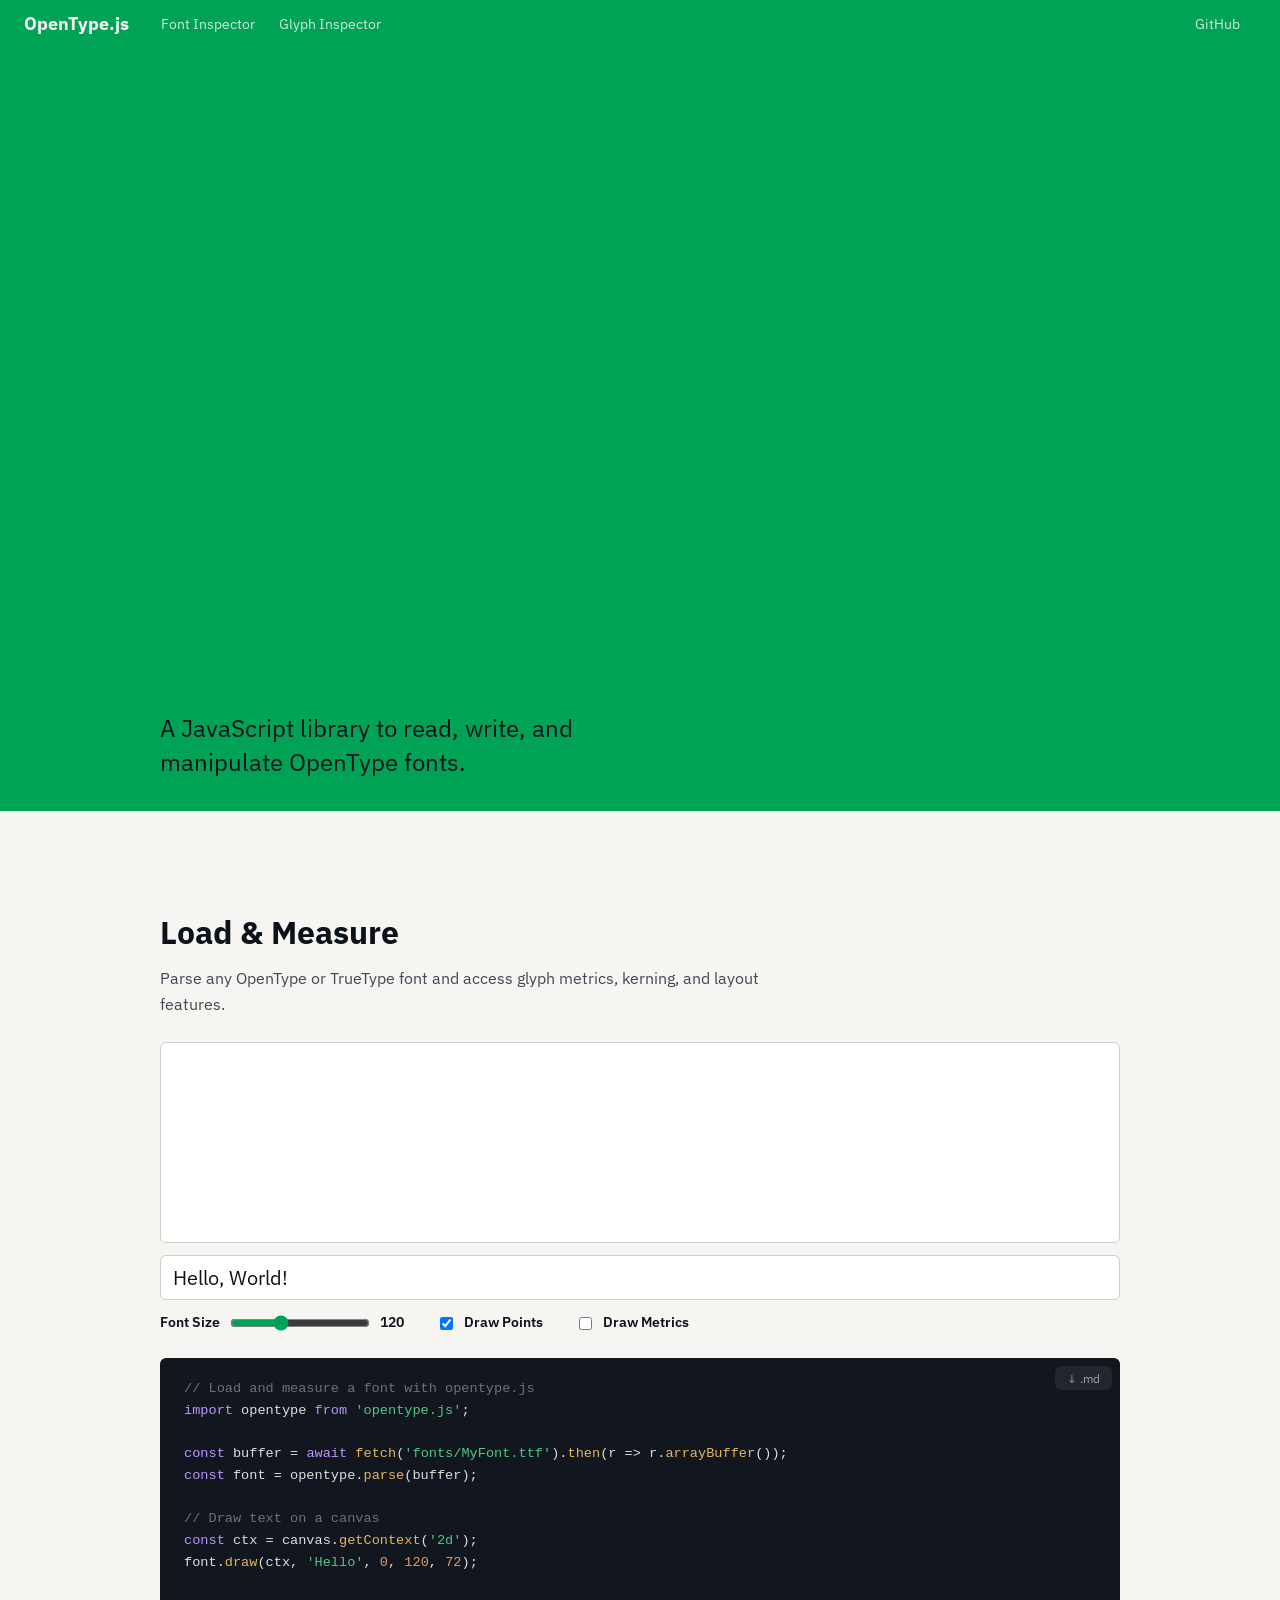
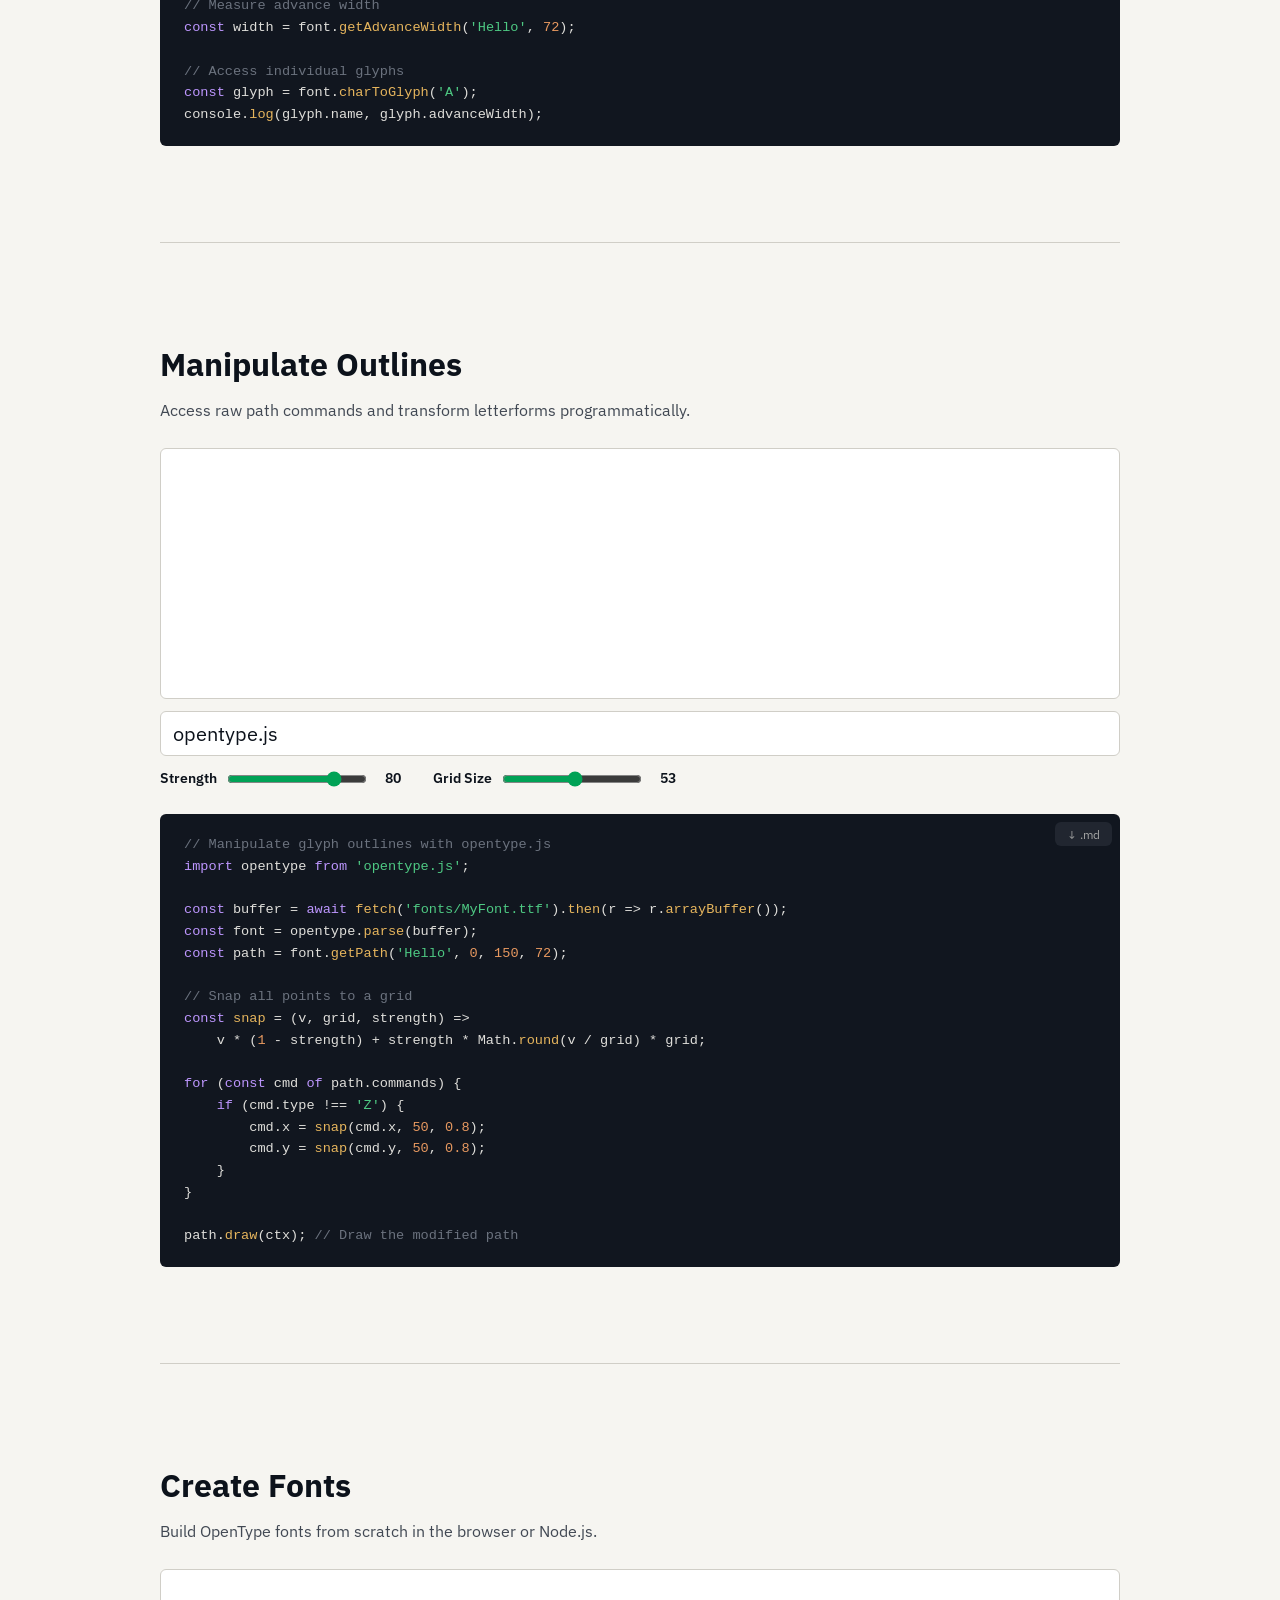
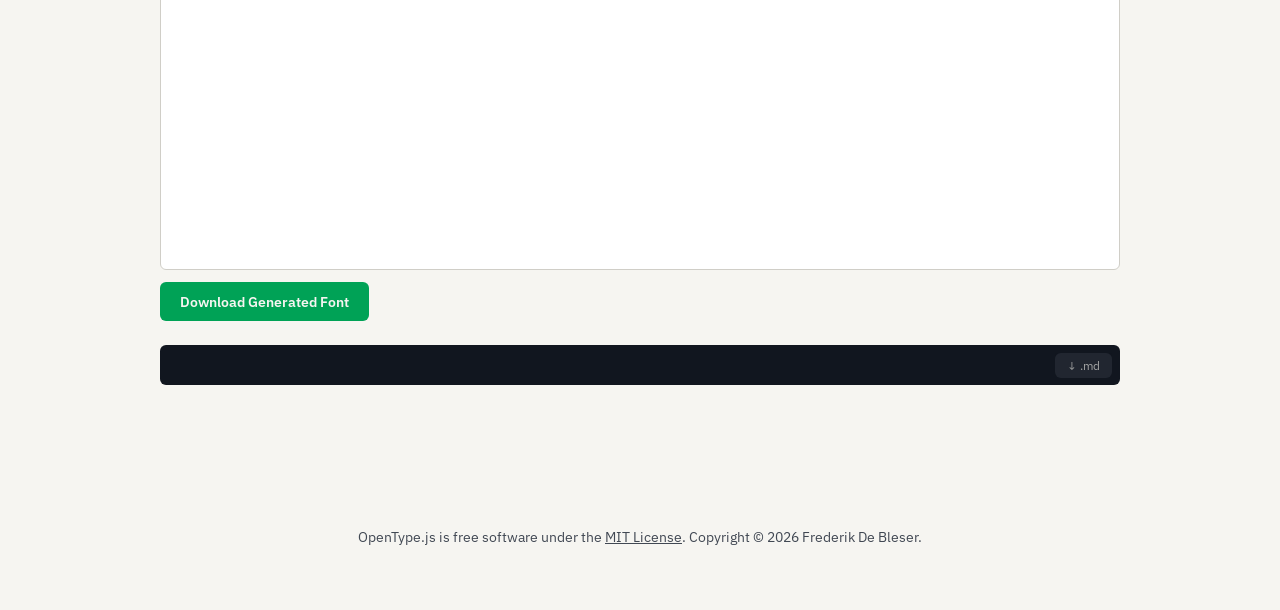
==== commit 8efa9bb0: "Fix deprecated opentype.load() in code snippets Replace with fetch() + opentype.parse() which is the" ====
--- a/docs/index.html
+++ b/docs/index.html
@@ -49,7 +49,8 @@
         <pre><code><span class="cm">// Load and measure a font with opentype.js</span>
 <span class="kw">import</span> opentype <span class="kw">from</span> <span class="str">'opentype.js'</span>;
 
-<span class="kw">const</span> font = <span class="kw">await</span> opentype.<span class="fn">load</span>(<span class="str">'fonts/MyFont.ttf'</span>);
+<span class="kw">const</span> buffer = <span class="kw">await</span> <span class="fn">fetch</span>(<span class="str">'fonts/MyFont.ttf'</span>).<span class="fn">then</span>(r => r.<span class="fn">arrayBuffer</span>());
+<span class="kw">const</span> font = opentype.<span class="fn">parse</span>(buffer);
 
 <span class="cm">// Draw text on a canvas</span>
 <span class="kw">const</span> ctx = canvas.<span class="fn">getContext</span>(<span class="str">'2d'</span>);
@@ -81,7 +82,8 @@
         <pre><code><span class="cm">// Manipulate glyph outlines with opentype.js</span>
 <span class="kw">import</span> opentype <span class="kw">from</span> <span class="str">'opentype.js'</span>;
 
-<span class="kw">const</span> font = <span class="kw">await</span> opentype.<span class="fn">load</span>(<span class="str">'fonts/MyFont.ttf'</span>);
+<span class="kw">const</span> buffer = <span class="kw">await</span> <span class="fn">fetch</span>(<span class="str">'fonts/MyFont.ttf'</span>).<span class="fn">then</span>(r => r.<span class="fn">arrayBuffer</span>());
+<span class="kw">const</span> font = opentype.<span class="fn">parse</span>(buffer);
 <span class="kw">const</span> path = font.<span class="fn">getPath</span>(<span class="str">'Hello'</span>, <span class="num">0</span>, <span class="num">150</span>, <span class="num">72</span>);
 
 <span class="cm">// Snap all points to a grid</span>
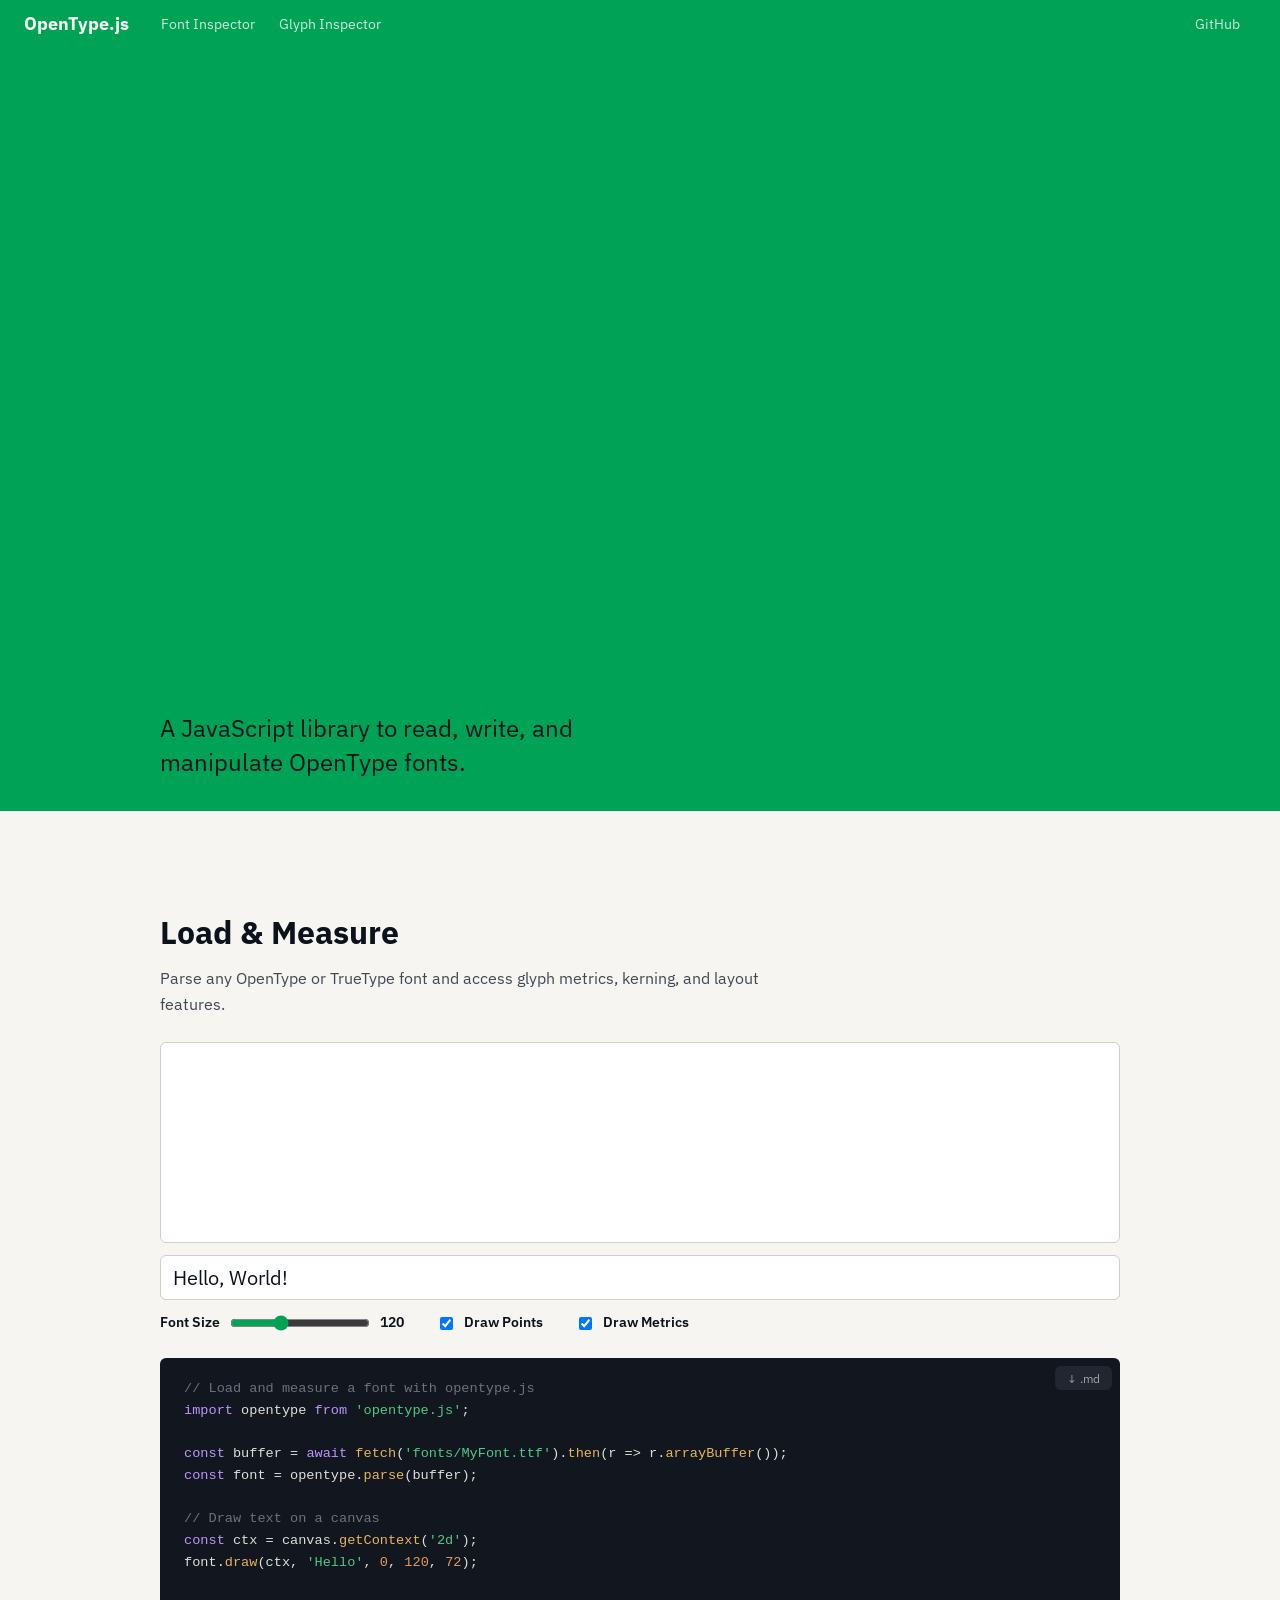
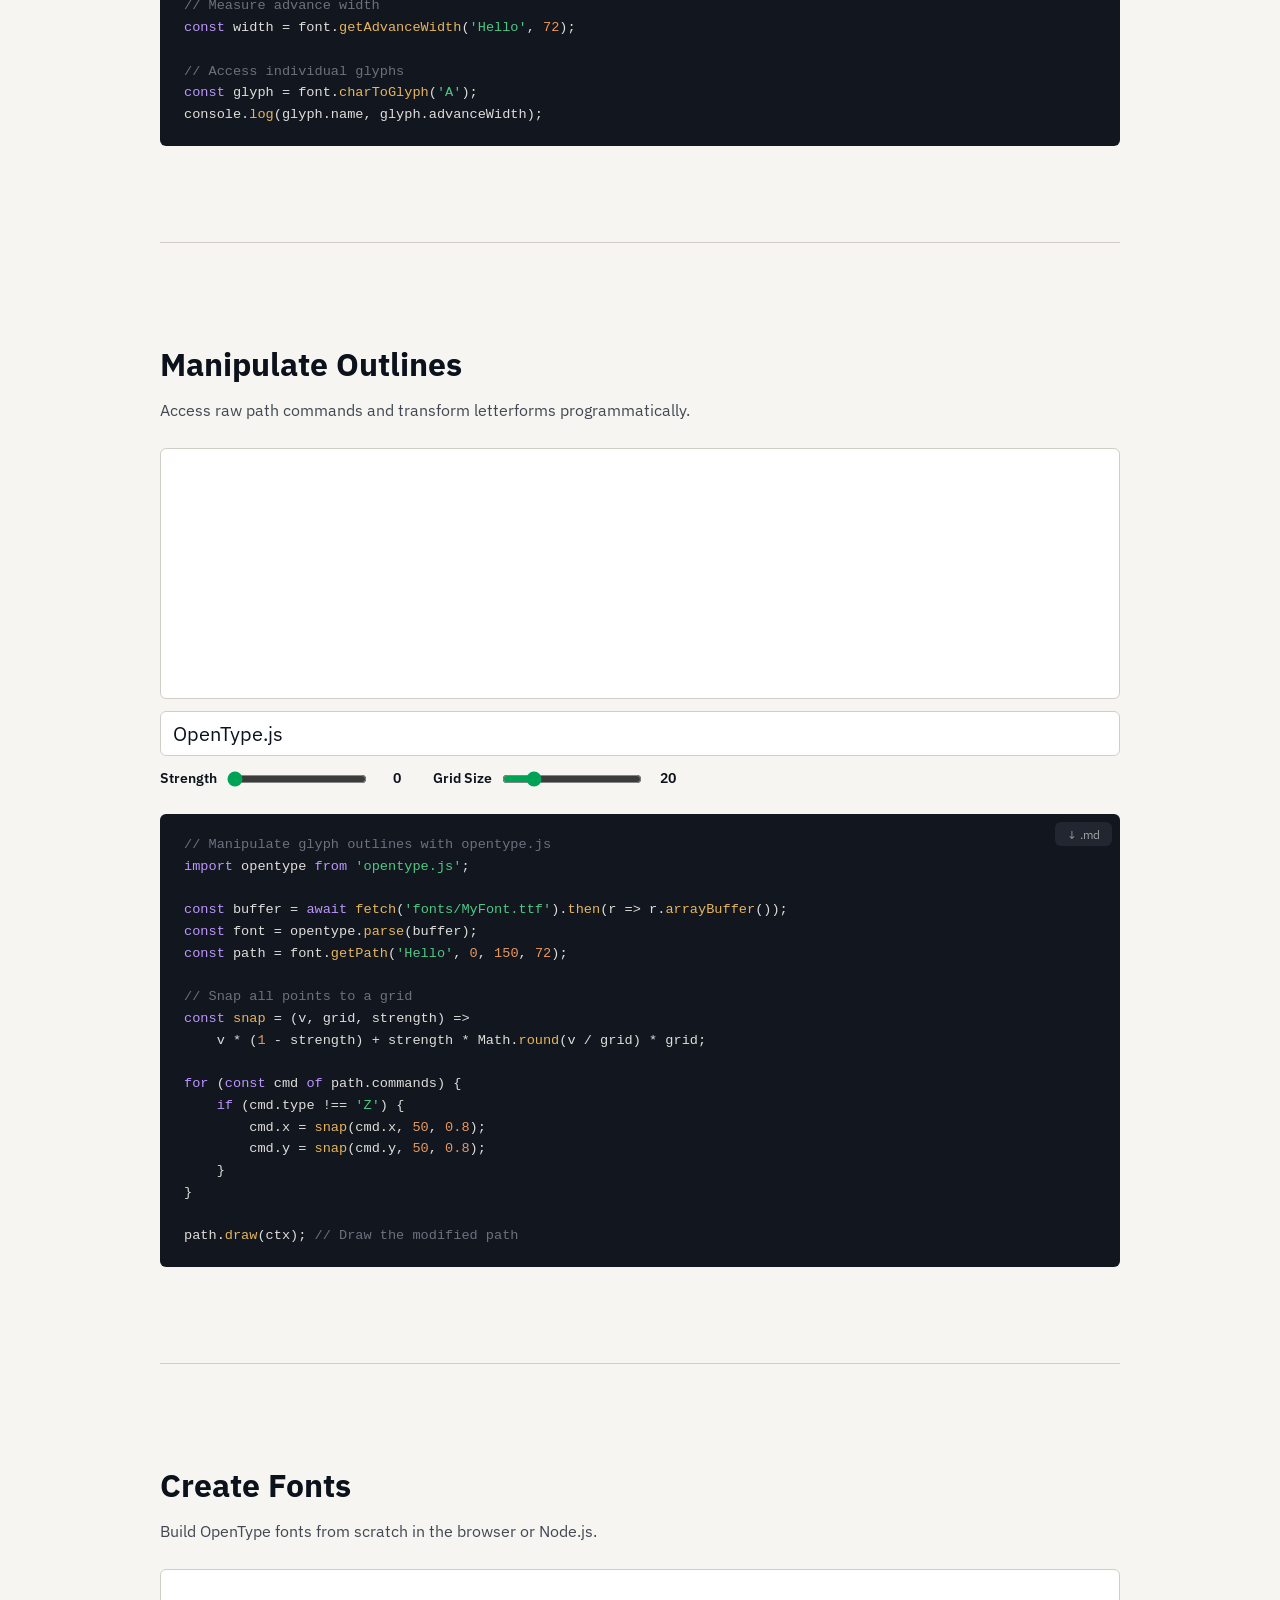
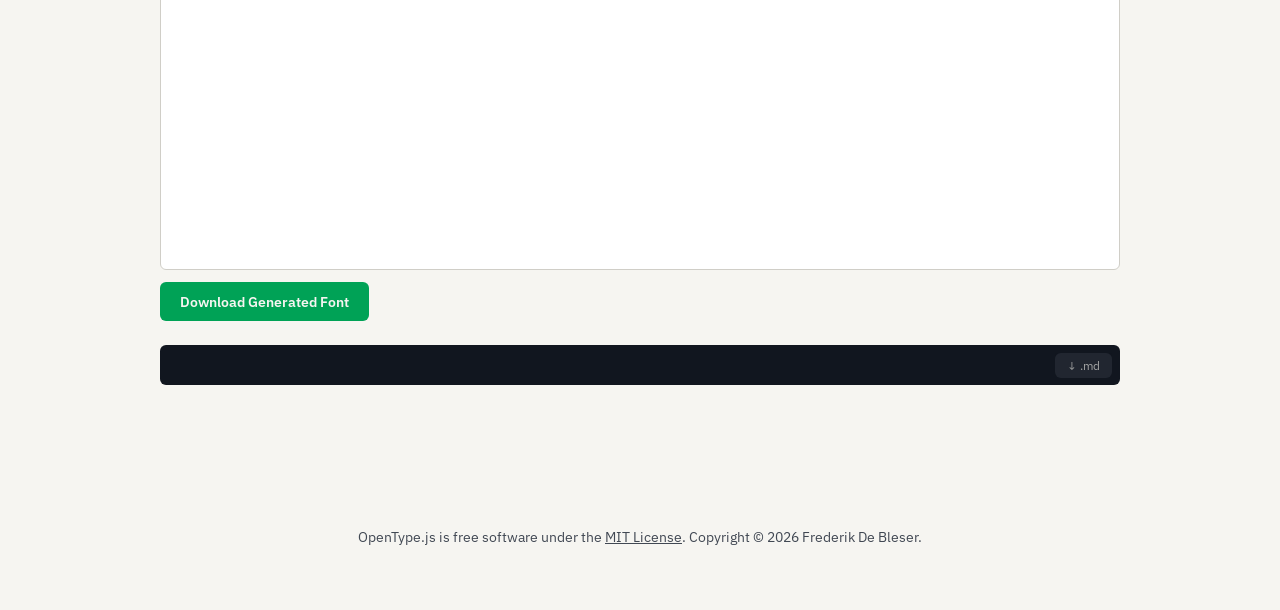
==== commit 57f47c3b: "Polish intro page: brand name, defaults, hover color - Standardize "OpenType.js" capitalization acro" ====
--- a/docs/index.html
+++ b/docs/index.html
@@ -1,7 +1,7 @@
 <!DOCTYPE html>
 <html lang="en">
 <head>
-    <title>opentype.js – JavaScript parser/writer for OpenType and TrueType fonts.</title>
+    <title>OpenType.js – JavaScript parser/writer for OpenType and TrueType fonts.</title>
     <meta name="description" content="A JavaScript library to read, write, and manipulate OpenType fonts from the browser or node.js.">
     <meta charset="utf-8">
     <meta name="viewport" content="width=device-width, initial-scale=1">
@@ -41,7 +41,7 @@
         <div class="demo-controls">
             <label>Font Size <input type="range" min="24" max="300" step="2" value="120" id="measure-size"><output id="measure-size-val">120</output></label>
             <label><input type="checkbox" id="draw-points" checked> Draw Points</label>
-            <label><input type="checkbox" id="draw-metrics"> Draw Metrics</label>
+            <label><input type="checkbox" id="draw-metrics" checked> Draw Metrics</label>
         </div>
         <div class="measure-output" id="measure-output"></div>
     </div>
@@ -72,10 +72,10 @@
     <p class="section-intro">Access raw path commands and transform letterforms programmatically.</p>
     <div class="demo-area">
         <canvas id="snap-canvas" width="960" height="250"></canvas>
-        <input class="text-input" value="opentype.js" id="snap-text">
+        <input class="text-input" value="OpenType.js" id="snap-text">
         <div class="demo-controls">
-            <label>Strength <input type="range" min="0" max="100" value="80" id="snap-strength"><output id="snap-strength-val">80</output></label>
-            <label>Grid Size <input type="range" min="1" max="100" value="53" id="snap-distance"><output id="snap-distance-val">53</output></label>
+            <label>Strength <input type="range" min="0" max="100" value="0" id="snap-strength"><output id="snap-strength-val">0</output></label>
+            <label>Grid Size <input type="range" min="1" max="100" value="20" id="snap-distance"><output id="snap-distance-val">20</output></label>
         </div>
     </div>
     <div class="code-block" data-filename="manipulate-outlines.md">
@@ -411,11 +411,21 @@
         ctx.clearRect(0, 0, 960, 200);
         const x = 10, y = 150;
         const fontScale = fontSize / font.unitsPerEm;
-        const opts = Object.assign({}, font.defaultRenderOptions);
+
+        // Lock to an explicit variation so the wave hero's mutations on the
+        // shared glyph objects don't bleed through into our layout. See:
+        // experiments/font-variation-pure.md for the underlying library bug.
+        const opts = Object.assign({}, font.defaultRenderOptions, {
+            variation: Object.assign({}, font.defaultRenderOptions.variation)
+        });
 
         // Single layout pass: collect glyph positions + paths
         const glyphs = [];
         font.forEachGlyph(text, x, y, fontSize, opts, (glyph, gX, gY, gFontSize) => {
+            // Force transform to our variation BEFORE reading advanceWidth —
+            // otherwise forEachGlyph (and we) would read whatever the wave hero
+            // last wrote via its own getTransform calls.
+            if (font.variation) font.variation.getTransform(glyph, opts.variation);
             const scale = 1 / font.unitsPerEm * gFontSize;
             glyphs.push({
                 glyph, x: gX, y: gY, fontSize: gFontSize,
@@ -524,7 +534,7 @@
     }
 
     function render() {
-        const text = textInput.value || 'opentype.js';
+        const text = textInput.value || 'OpenType.js';
         strengthVal.textContent = strengthInput.value;
         distanceVal.textContent = distanceInput.value;
 
@@ -717,7 +727,7 @@
             const isDrag = dragGlyph === glyphId && i === dragIndex;
             ctx.beginPath();
             ctx.arc(cp.x, cp.y, isDrag ? POINT_RADIUS + 1 : POINT_RADIUS, 0, Math.PI * 2);
-            ctx.fillStyle = isDrag ? GREEN : isHover ? 'oklch(0.50 0.15 155)' : 'oklch(0.55 0.15 260)';
+            ctx.fillStyle = (isDrag || isHover) ? GREEN : 'oklch(0.55 0.15 260)';
             ctx.fill();
             ctx.strokeStyle = 'white';
             ctx.lineWidth = 1.5;
@@ -790,7 +800,7 @@
     canvas.addEventListener('mousedown', (e) => {
         const { x, y } = getMousePos(e);
         const hit = findPoint(x, y);
-        if (hit) { dragGlyph = hit.glyph; dragIndex = hit.index; canvas.style.cursor = 'grabbing'; }
+        if (hit) { dragGlyph = hit.glyph; dragIndex = hit.index; }
     });
 
     canvas.addEventListener('mousemove', (e) => {
@@ -806,18 +816,17 @@
             const hit = findPoint(x, y);
             hoverGlyph = hit ? hit.glyph : null;
             hoverIndex = hit ? hit.index : -1;
-            canvas.style.cursor = hit ? 'grab' : 'default';
             render();
         }
     });
 
     canvas.addEventListener('mouseup', () => {
-        if (dragGlyph) { dragGlyph = null; dragIndex = -1; canvas.style.cursor = 'default'; render(); }
+        if (dragGlyph) { dragGlyph = null; dragIndex = -1; render(); }
     });
 
     canvas.addEventListener('mouseleave', () => {
         dragGlyph = null; dragIndex = -1; hoverGlyph = null; hoverIndex = -1;
-        canvas.style.cursor = 'default'; render();
+        render();
     });
 
     render();
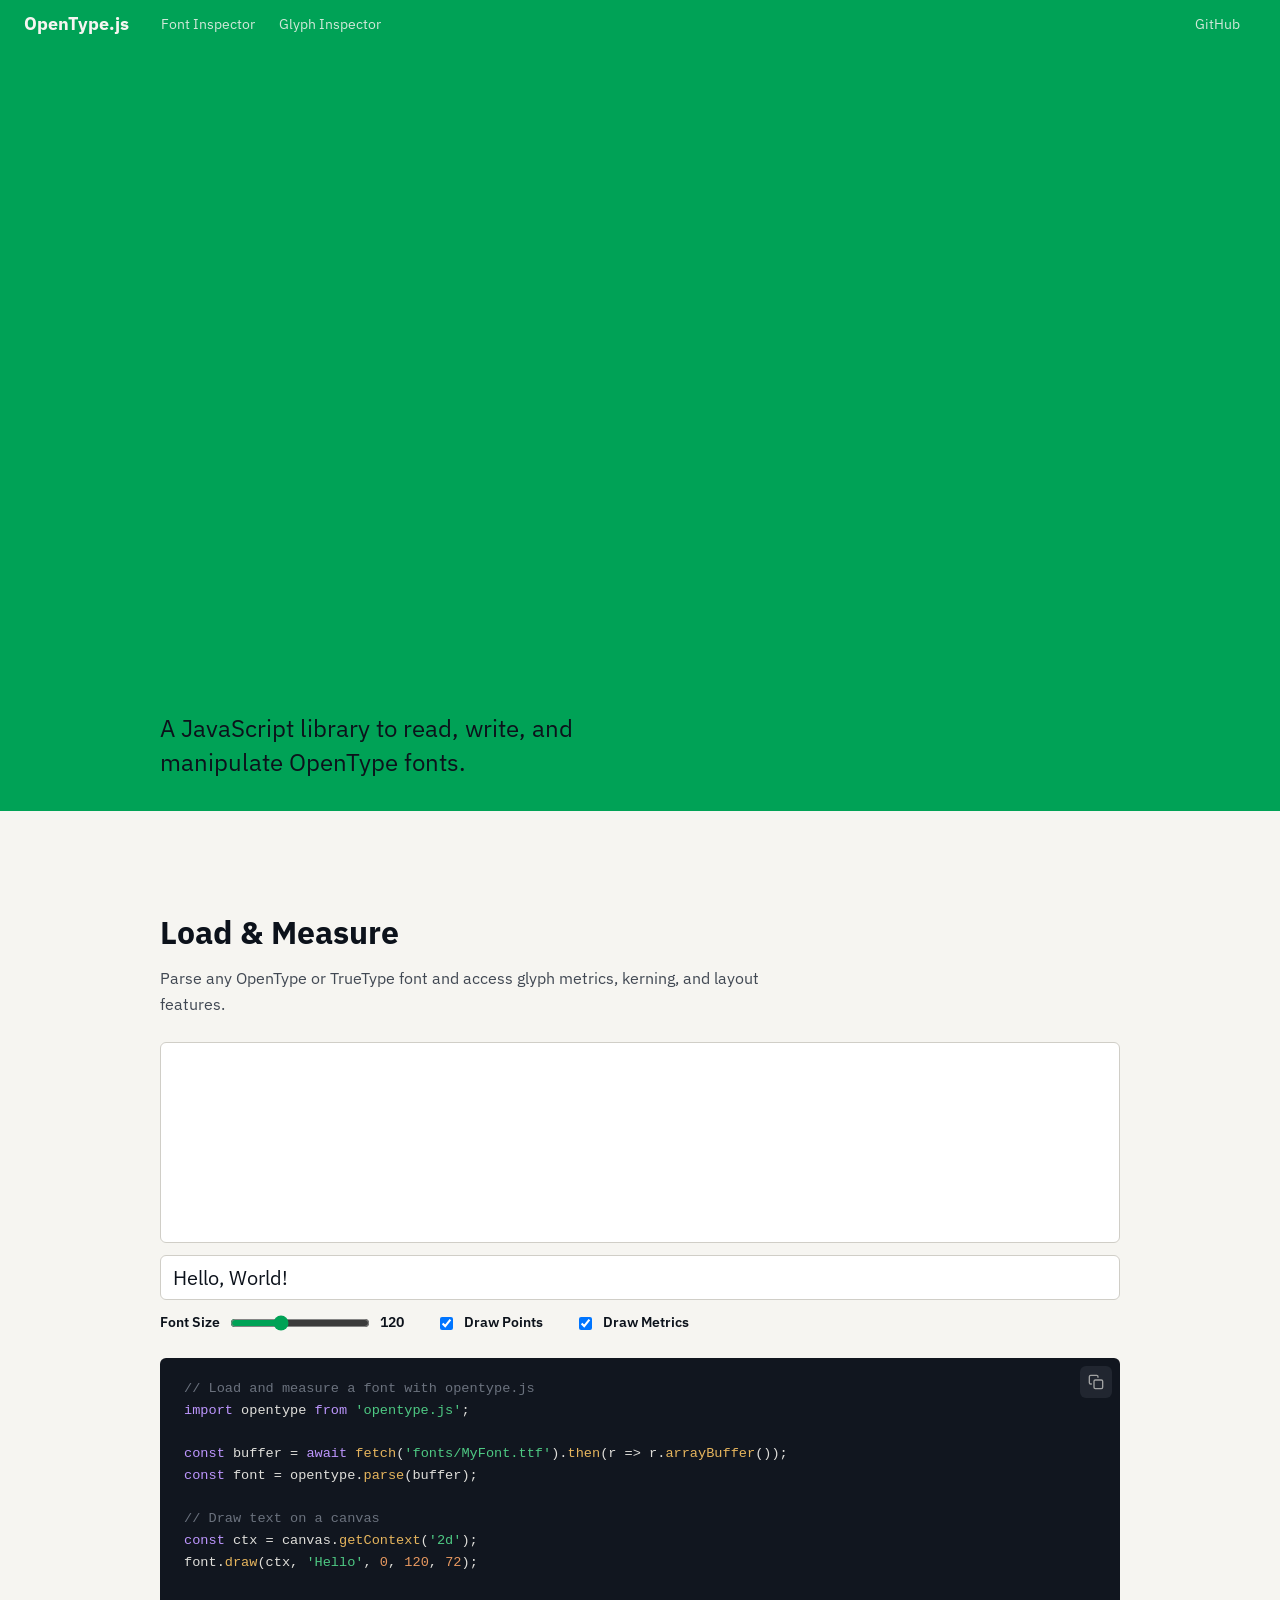
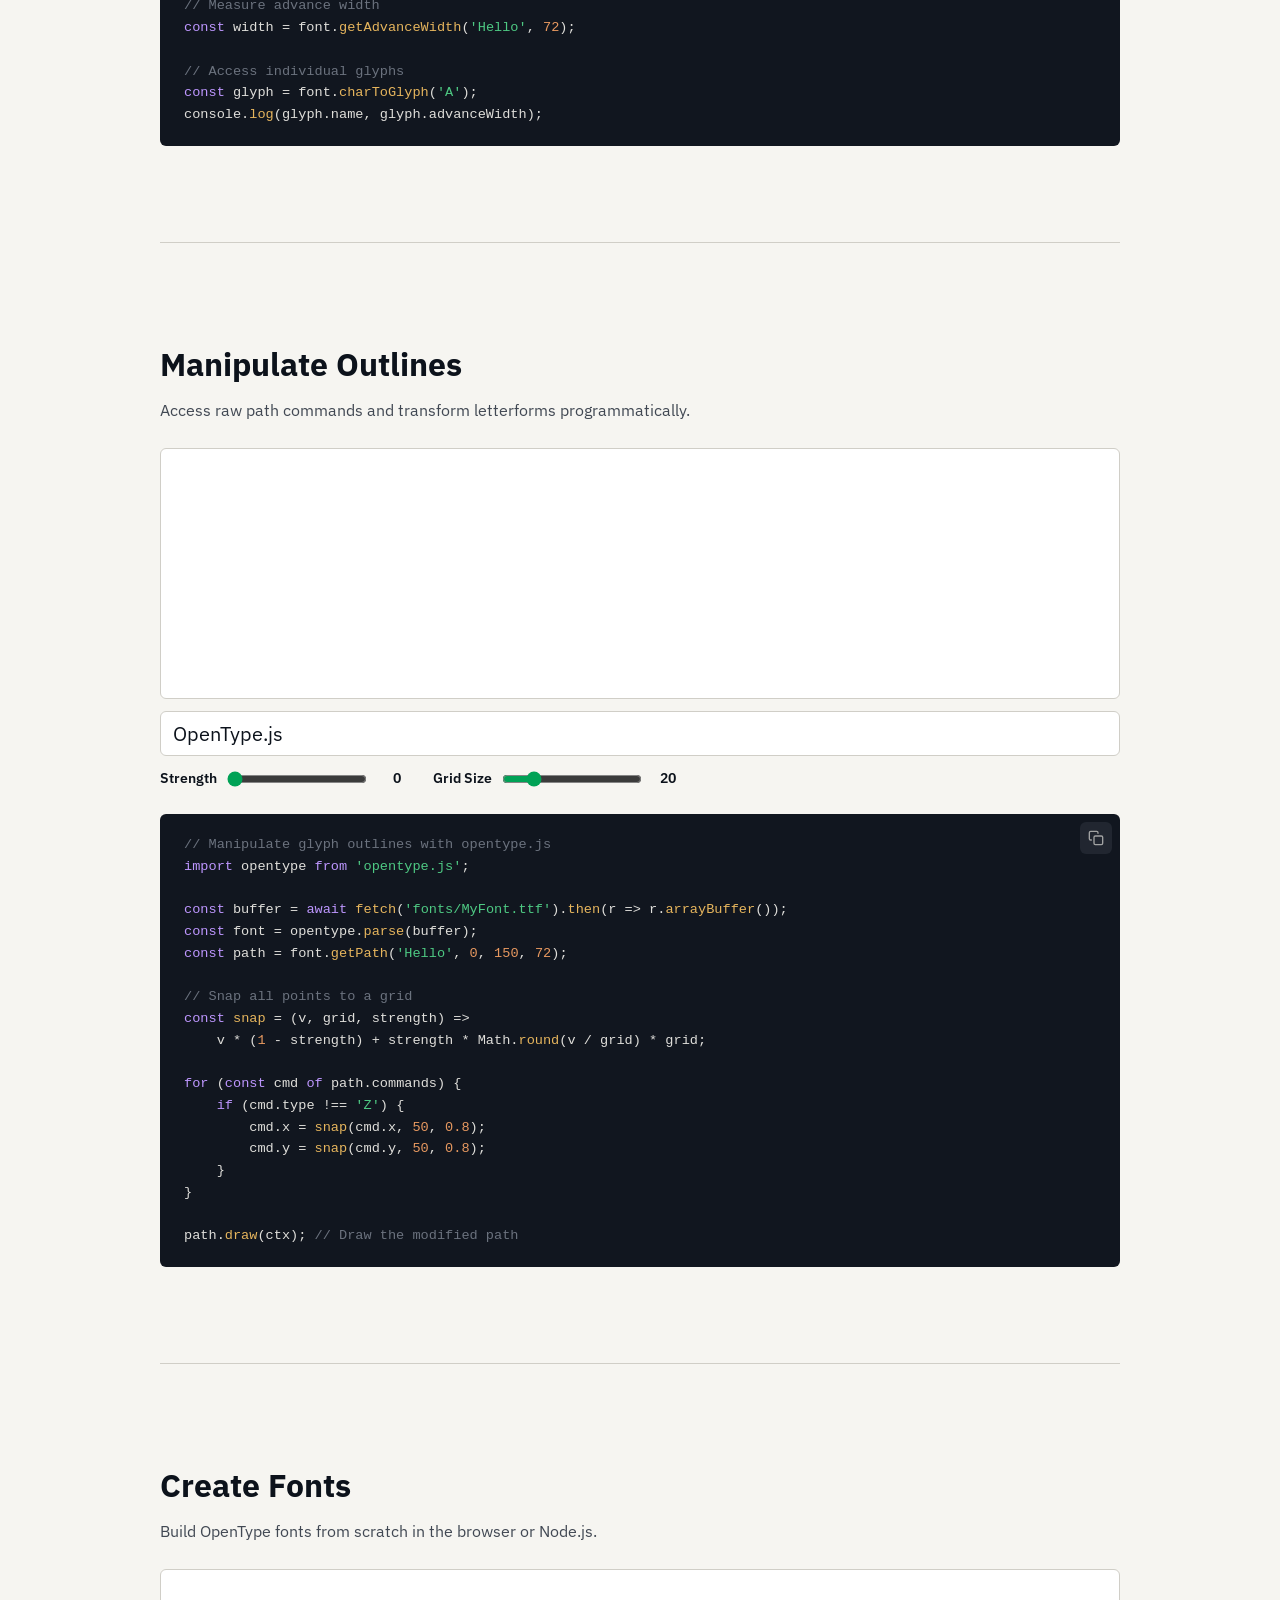
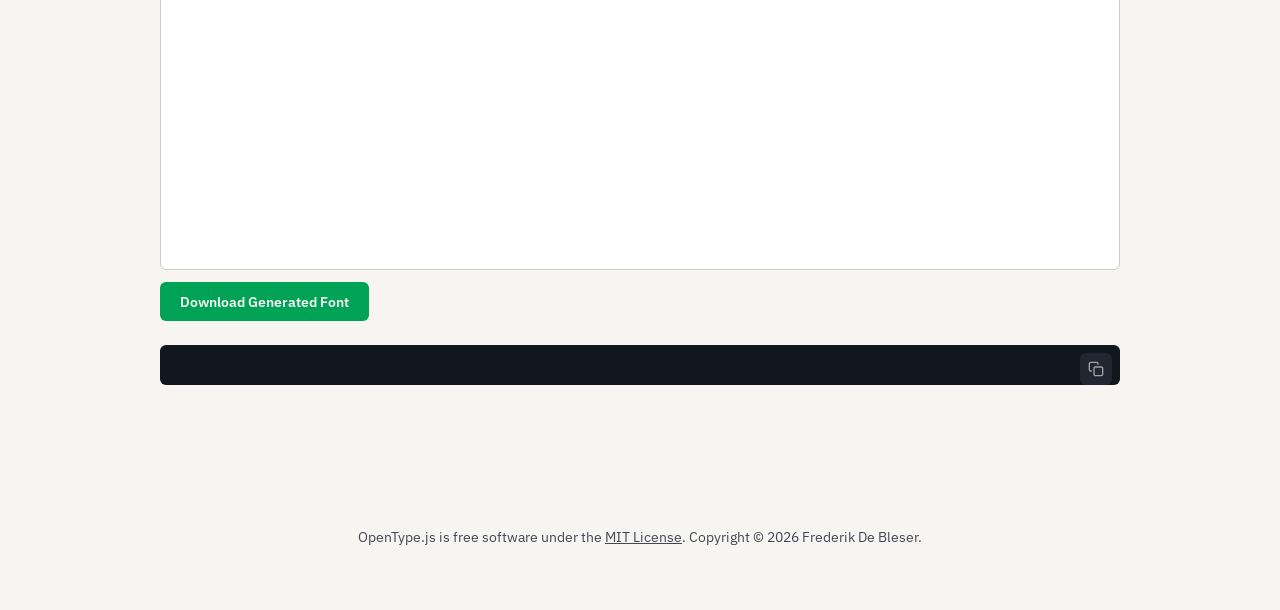
==== commit e73f98bc: "Replace markdown download with copy-to-clipboard in code blocks - Replace the ".md" download buttons" ====
--- a/docs/index.html
+++ b/docs/index.html
@@ -45,7 +45,7 @@
         </div>
         <div class="measure-output" id="measure-output"></div>
     </div>
-    <div class="code-block" data-filename="load-and-measure.md">
+    <div class="code-block">
         <pre><code><span class="cm">// Load and measure a font with opentype.js</span>
 <span class="kw">import</span> opentype <span class="kw">from</span> <span class="str">'opentype.js'</span>;
 
@@ -62,7 +62,10 @@
 <span class="cm">// Access individual glyphs</span>
 <span class="kw">const</span> glyph = font.<span class="fn">charToGlyph</span>(<span class="str">'A'</span>);
 console.<span class="fn">log</span>(glyph.name, glyph.advanceWidth);</code></pre>
-        <button class="download-btn" aria-label="Download as Markdown">↓ .md</button>
+        <button class="copy-btn" aria-label="Copy code">
+            <svg class="icon-copy" width="16" height="16" viewBox="0 0 24 24" fill="none" stroke="currentColor" stroke-width="2" stroke-linecap="round" stroke-linejoin="round" aria-hidden="true"><rect x="9" y="9" width="13" height="13" rx="2" ry="2"/><path d="M5 15H4a2 2 0 0 1-2-2V4a2 2 0 0 1 2-2h9a2 2 0 0 1 2 2v1"/></svg>
+            <svg class="icon-check" width="16" height="16" viewBox="0 0 24 24" fill="none" stroke="currentColor" stroke-width="2.5" stroke-linecap="round" stroke-linejoin="round" aria-hidden="true"><polyline points="20 6 9 17 4 12"/></svg>
+        </button>
     </div>
 </section>
 
@@ -78,7 +81,7 @@
             <label>Grid Size <input type="range" min="1" max="100" value="20" id="snap-distance"><output id="snap-distance-val">20</output></label>
         </div>
     </div>
-    <div class="code-block" data-filename="manipulate-outlines.md">
+    <div class="code-block">
         <pre><code><span class="cm">// Manipulate glyph outlines with opentype.js</span>
 <span class="kw">import</span> opentype <span class="kw">from</span> <span class="str">'opentype.js'</span>;
 
@@ -98,7 +101,10 @@
 }
 
 path.<span class="fn">draw</span>(ctx); <span class="cm">// Draw the modified path</span></code></pre>
-        <button class="download-btn" aria-label="Download as Markdown">↓ .md</button>
+        <button class="copy-btn" aria-label="Copy code">
+            <svg class="icon-copy" width="16" height="16" viewBox="0 0 24 24" fill="none" stroke="currentColor" stroke-width="2" stroke-linecap="round" stroke-linejoin="round" aria-hidden="true"><rect x="9" y="9" width="13" height="13" rx="2" ry="2"/><path d="M5 15H4a2 2 0 0 1-2-2V4a2 2 0 0 1 2-2h9a2 2 0 0 1 2 2v1"/></svg>
+            <svg class="icon-check" width="16" height="16" viewBox="0 0 24 24" fill="none" stroke="currentColor" stroke-width="2.5" stroke-linecap="round" stroke-linejoin="round" aria-hidden="true"><polyline points="20 6 9 17 4 12"/></svg>
+        </button>
     </div>
 </section>
 
@@ -112,9 +118,12 @@
             <a id="download-font" class="btn" download="generated.otf">Download Generated Font</a>
         </div>
     </div>
-    <div class="code-block" data-filename="create-font.md">
+    <div class="code-block">
         <pre><code id="create-code"></code></pre>
-        <button class="download-btn" aria-label="Download as Markdown">↓ .md</button>
+        <button class="copy-btn" aria-label="Copy code">
+            <svg class="icon-copy" width="16" height="16" viewBox="0 0 24 24" fill="none" stroke="currentColor" stroke-width="2" stroke-linecap="round" stroke-linejoin="round" aria-hidden="true"><rect x="9" y="9" width="13" height="13" rx="2" ry="2"/><path d="M5 15H4a2 2 0 0 1-2-2V4a2 2 0 0 1 2-2h9a2 2 0 0 1 2 2v1"/></svg>
+            <svg class="icon-check" width="16" height="16" viewBox="0 0 24 24" fill="none" stroke="currentColor" stroke-width="2.5" stroke-linecap="round" stroke-linejoin="round" aria-hidden="true"><polyline points="20 6 9 17 4 12"/></svg>
+        </button>
     </div>
 </section>
 
@@ -673,36 +682,47 @@
     }
 
     function updateCode() {
+        const kw = (s) => `<span class="kw">${s}</span>`;
+        const str = (s) => `<span class="str">${s}</span>`;
+        const cm = (s) => `<span class="cm">${s}</span>`;
+        const fn = (s) => `<span class="fn">${s}</span>`;
+        const num = (n) => `<span class="num">${n}</span>`;
+
+        const pathCall = (name, method, args) =>
+            `${name}.${fn(method)}(${args.map(num).join(', ')});`;
+
         const lines = [
-            '// Create a font from scratch with opentype.js',
-            "import opentype from 'opentype.js';",
+            cm('// Create a font from scratch with opentype.js'),
+            `${kw('import')} opentype ${kw('from')} ${str("'opentype.js'")};`,
             '',
-            '// Define the "A" glyph path',
-            'const aPath = new opentype.Path();',
+            cm('// Define the "A" glyph path'),
+            `${kw('const')} aPath = ${kw('new')} opentype.${fn('Path')}();`,
+            pathCall('aPath', 'moveTo', [aPoints[0].x, aPoints[0].y]),
         ];
-        lines.push(`aPath.moveTo(${aPoints[0].x}, ${aPoints[0].y});`);
-        for (let i = 1; i <= 7; i++) lines.push(`aPath.lineTo(${aPoints[i].x}, ${aPoints[i].y});`);
-        lines.push('aPath.close();');
-        lines.push(`aPath.moveTo(${aPoints[8].x}, ${aPoints[8].y});`);
-        lines.push(`aPath.lineTo(${aPoints[9].x}, ${aPoints[9].y});`);
-        lines.push(`aPath.lineTo(${aPoints[10].x}, ${aPoints[10].y});`);
-        lines.push('aPath.close();');
+        for (let i = 1; i <= 7; i++) {
+            lines.push(pathCall('aPath', 'lineTo', [aPoints[i].x, aPoints[i].y]));
+        }
+        lines.push(`aPath.${fn('close')}();`);
+        lines.push(pathCall('aPath', 'moveTo', [aPoints[8].x, aPoints[8].y]));
+        lines.push(pathCall('aPath', 'lineTo', [aPoints[9].x, aPoints[9].y]));
+        lines.push(pathCall('aPath', 'lineTo', [aPoints[10].x, aPoints[10].y]));
+        lines.push(`aPath.${fn('close')}();`);
         lines.push('');
-        lines.push('// Define the "B" glyph path (with curves)');
-        lines.push('const bPath = new opentype.Path();');
-        lines.push('// ... define B glyph here as well');
+        lines.push(cm('// Define the "B" glyph path (with curves)'));
+        lines.push(`${kw('const')} bPath = ${kw('new')} opentype.${fn('Path')}();`);
+        lines.push(cm('// ... define B glyph here as well'));
         lines.push('');
-        lines.push("const font = new opentype.Font({");
-        lines.push("    familyName: 'MyFont', styleName: 'Regular',");
-        lines.push("    unitsPerEm: 1000, ascender: 800, descender: -200,");
-        lines.push("    glyphs: [notdefGlyph,");
-        lines.push("        new opentype.Glyph({ name: 'A', unicode: 65, advanceWidth: 600, path: aPath }),");
-        lines.push("        new opentype.Glyph({ name: 'B', unicode: 66, advanceWidth: 620, path: bPath }),");
-        lines.push("    ]");
-        lines.push("});");
+        lines.push(`${kw('const')} font = ${kw('new')} opentype.${fn('Font')}({`);
+        lines.push(`    familyName: ${str("'MyFont'")}, styleName: ${str("'Regular'")},`);
+        lines.push(`    unitsPerEm: ${num(1000)}, ascender: ${num(800)}, descender: ${num(-200)},`);
+        lines.push(`    glyphs: [notdefGlyph,`);
+        lines.push(`        ${kw('new')} opentype.${fn('Glyph')}({ name: ${str("'A'")}, unicode: ${num(65)}, advanceWidth: ${num(600)}, path: aPath }),`);
+        lines.push(`        ${kw('new')} opentype.${fn('Glyph')}({ name: ${str("'B'")}, unicode: ${num(66)}, advanceWidth: ${num(620)}, path: bPath }),`);
+        lines.push(`    ]`);
+        lines.push(`});`);
         lines.push('');
-        lines.push('font.download(); // triggers browser download');
-        codeEl.textContent = lines.join('\n');
+        lines.push(`font.${fn('download')}(); ${cm('// triggers browser download')}`);
+        codeEl.innerHTML = lines.join('\n');
     }
 
     function drawGlyph(path, originX) {
@@ -834,18 +854,17 @@
 
 // ── Code Download Buttons ──────────────────────────────────
 
-document.querySelectorAll('.code-block .download-btn').forEach(btn => {
-    btn.addEventListener('click', () => {
+document.querySelectorAll('.code-block .copy-btn').forEach(btn => {
+    btn.addEventListener('click', async () => {
         const block = btn.closest('.code-block');
         const code = block.querySelector('code').textContent;
-        const filename = block.dataset.filename;
-        const title = filename.replace(/-/g, ' ').replace('.md', '');
-        const md = `# ${title}\n\n\`\`\`js\n${code}\n\`\`\`\n`;
-        const blob = new Blob([md], { type: 'text/markdown' });
-        const a = document.createElement('a');
-        a.href = URL.createObjectURL(blob);
-        a.download = filename;
-        a.click();
+        try {
+            await navigator.clipboard.writeText(code);
+            btn.classList.add('copied');
+            setTimeout(() => btn.classList.remove('copied'), 1500);
+        } catch (e) {
+            console.error('Copy failed:', e);
+        }
     });
 });
 
--- a/docs/intro.css
+++ b/docs/intro.css
@@ -229,22 +229,31 @@
     -webkit-text-size-adjust: none;
 }
 
-.code-block .download-btn {
+.code-block .copy-btn {
     position: absolute;
     top: 0.5rem;
     right: 0.5rem;
+    width: 2rem;
+    height: 2rem;
+    display: inline-flex;
+    align-items: center;
+    justify-content: center;
     background: oklch(0.30 0.02 260);
     color: var(--code-text);
     border: none;
     border-radius: var(--radius);
-    padding: 0.3rem 0.75rem;
-    font-size: 0.75rem;
-    font-family: var(--font-body);
     cursor: pointer;
     opacity: 0.7;
-    transition: opacity 0.15s;
-}
-.code-block .download-btn:hover { opacity: 1; }
+    transition: opacity 0.15s, background 0.15s, color 0.15s;
+}
+.code-block .copy-btn:hover { opacity: 1; }
+.code-block .copy-btn .icon-check { display: none; }
+.code-block .copy-btn.copied {
+    opacity: 1;
+    color: var(--green);
+}
+.code-block .copy-btn.copied .icon-copy { display: none; }
+.code-block .copy-btn.copied .icon-check { display: block; }
 
 /* Syntax highlighting (minimal) */
 .code-block .kw { color: oklch(0.75 0.15 300); }  /* keywords */
